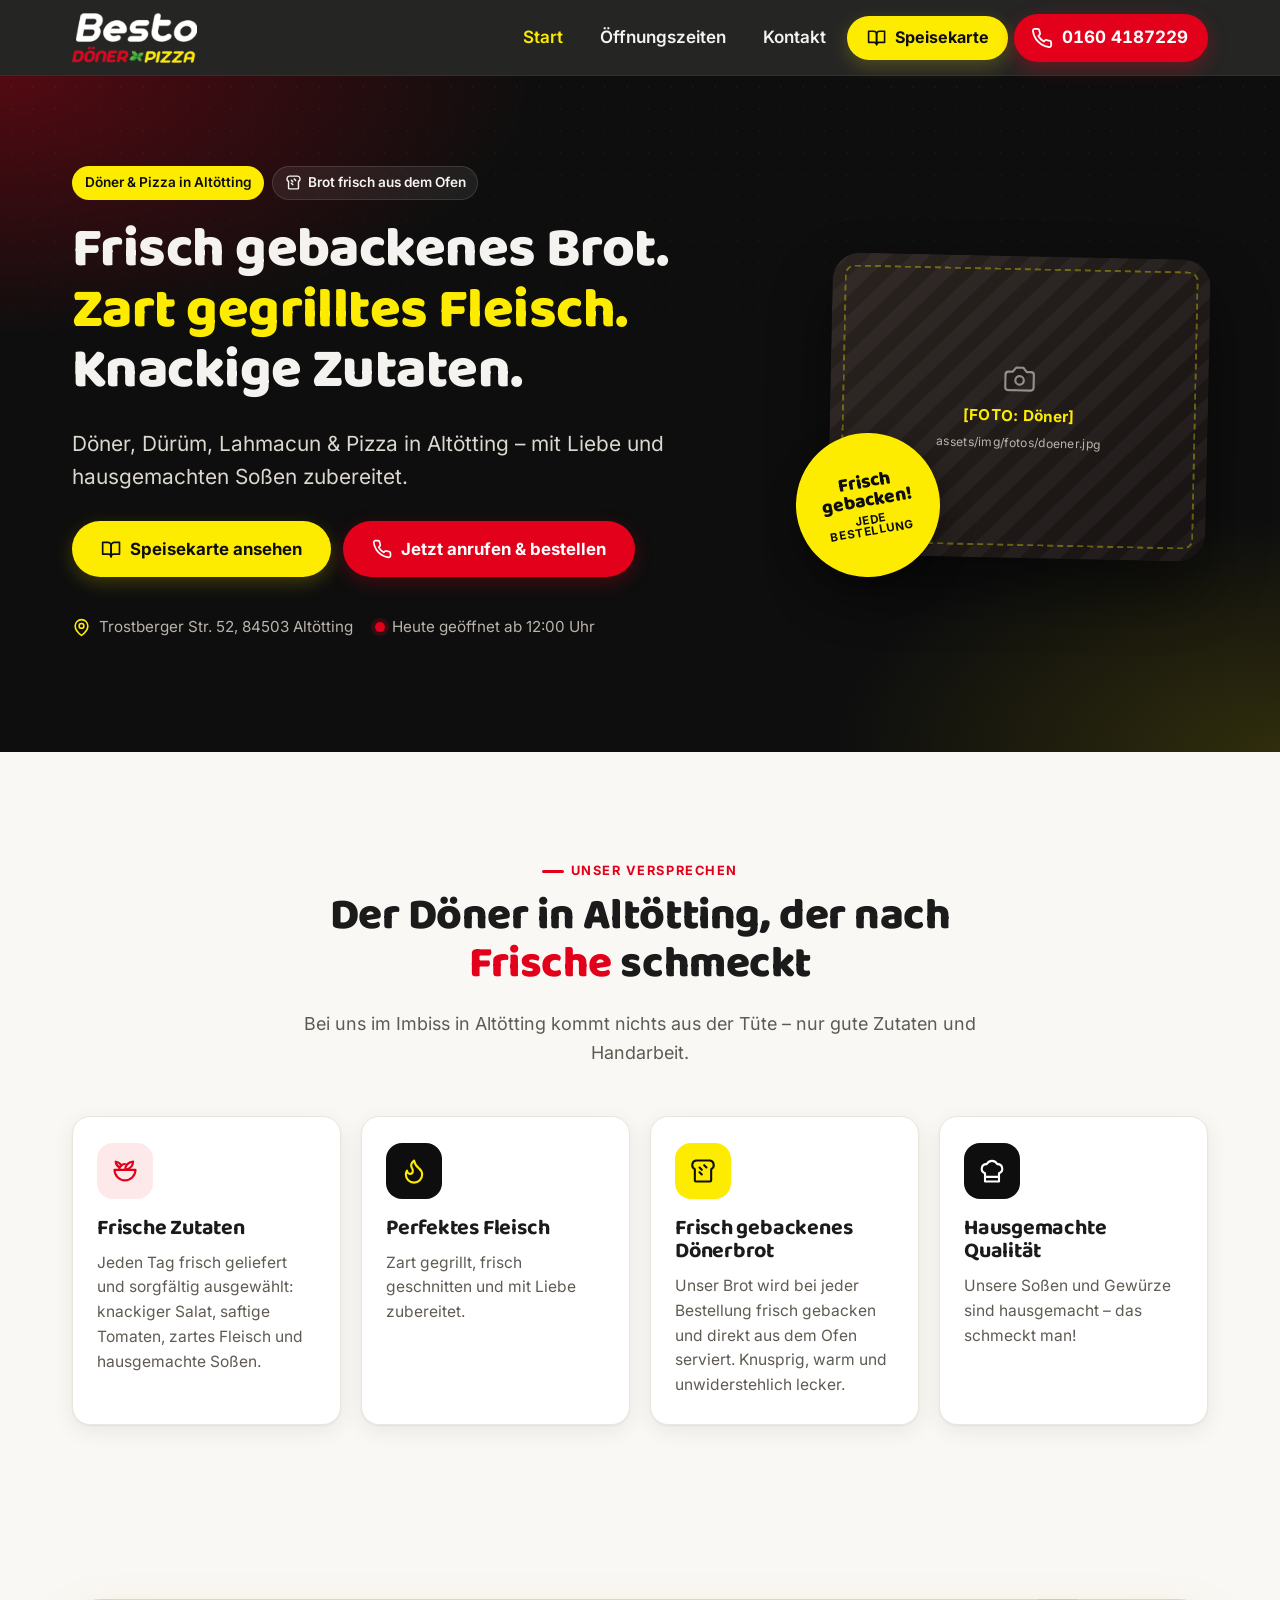
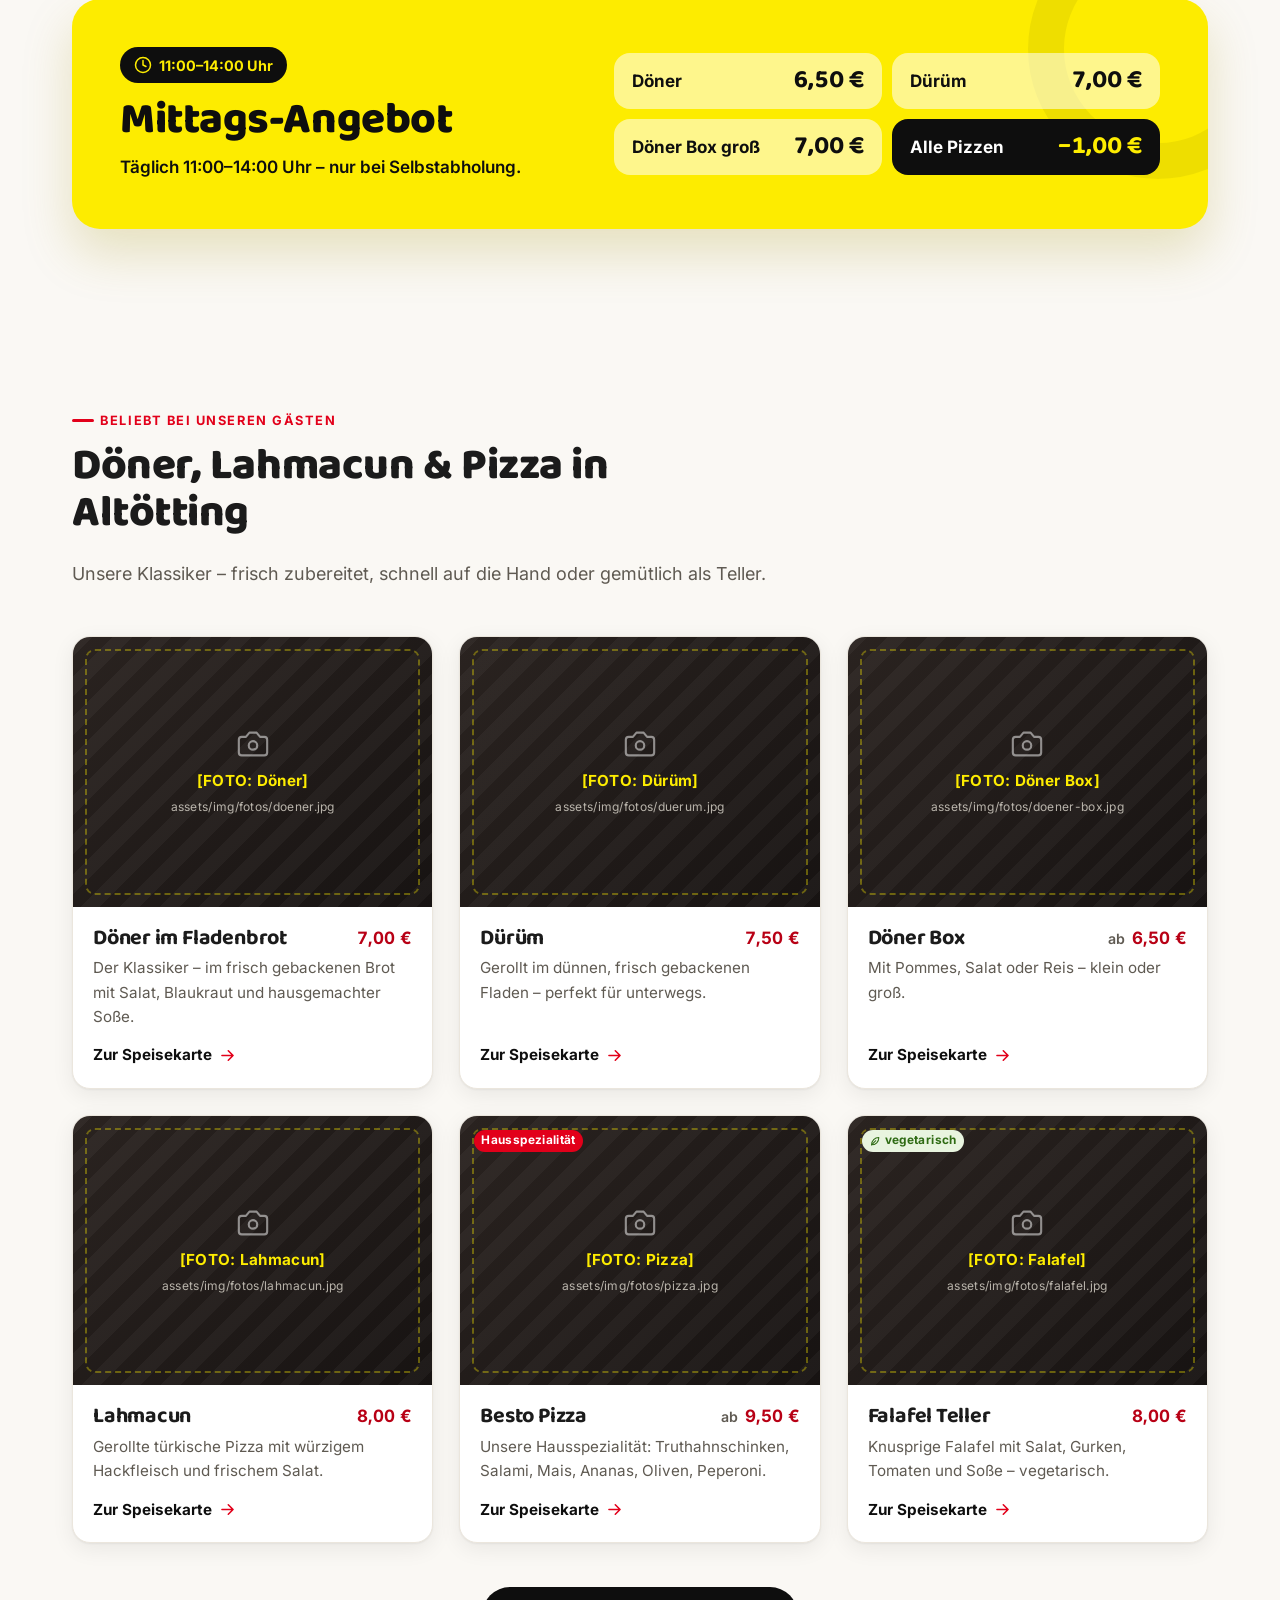
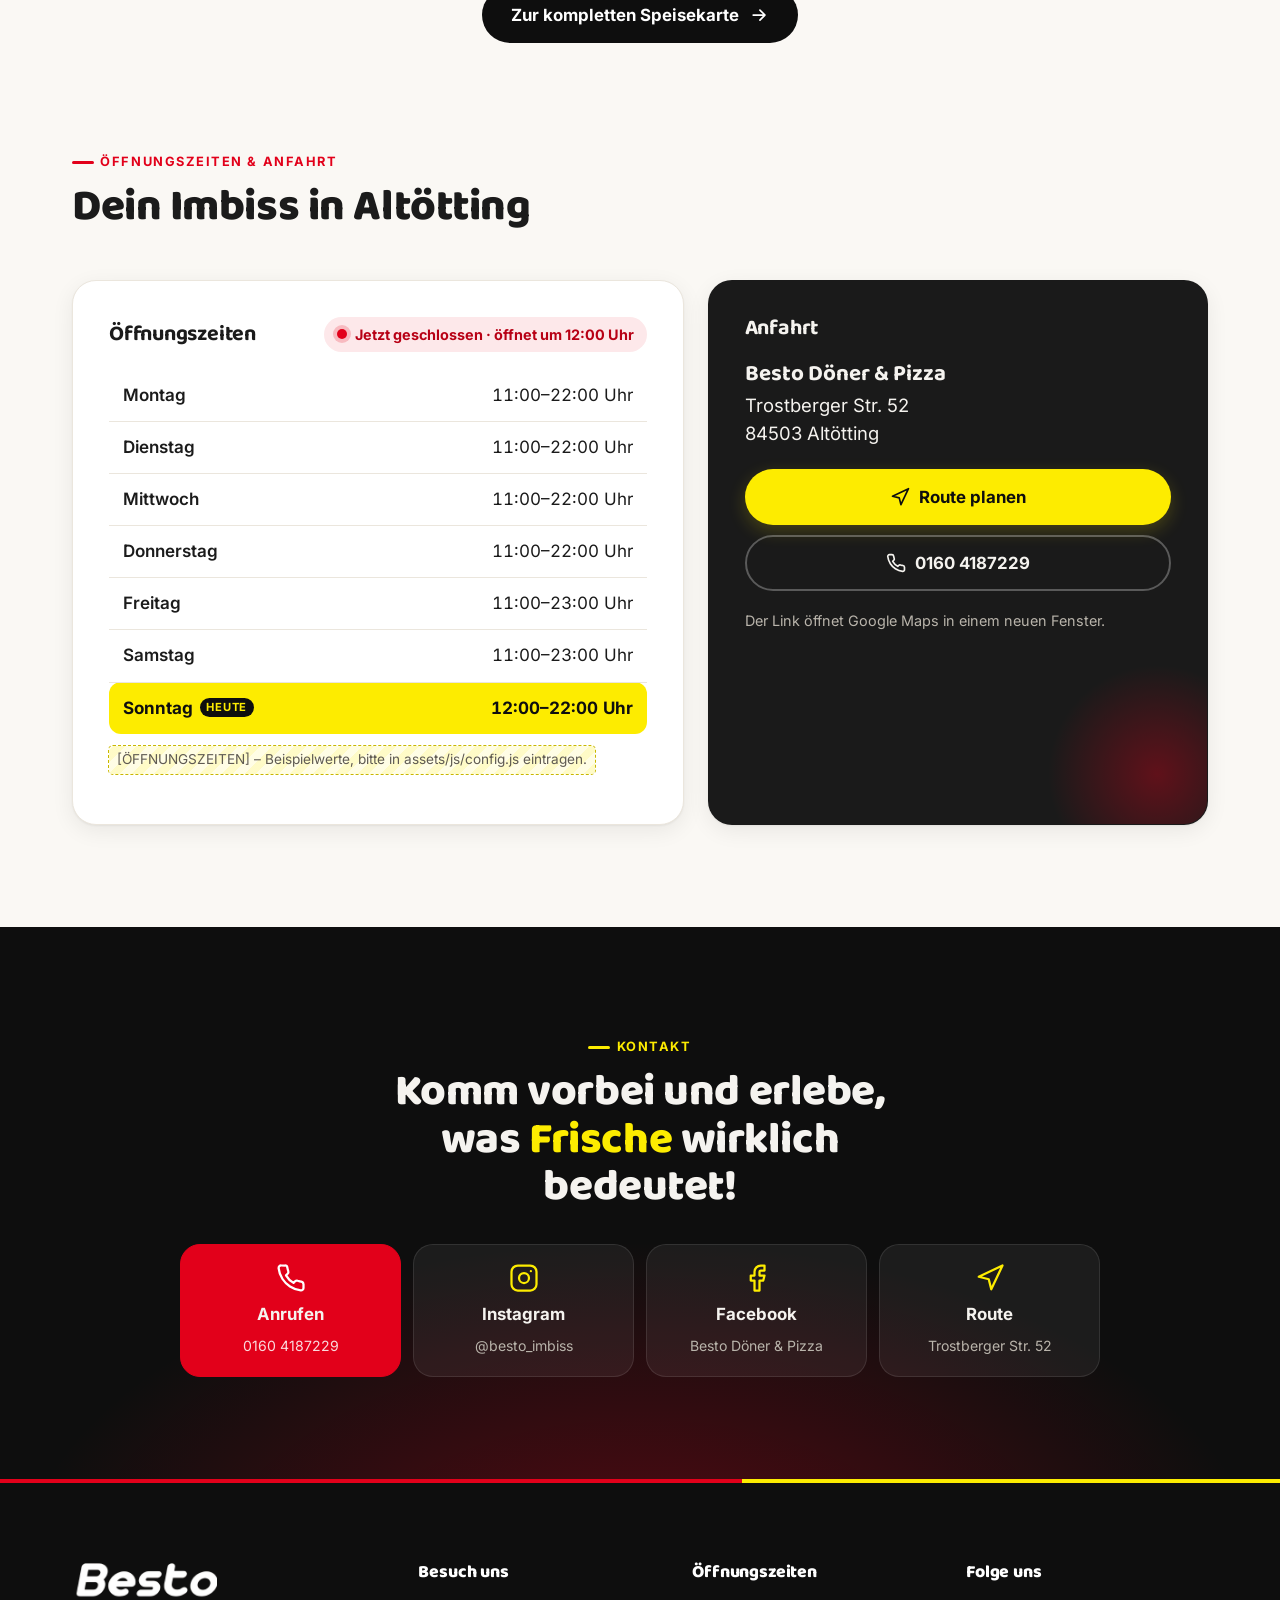
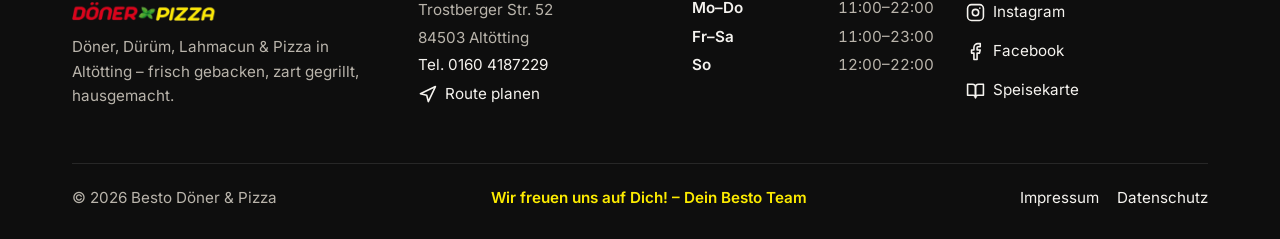
==== index.html @ 64f03569 "Website für Besto Döner & Pizza Altötting Startseite, Speisekarte (Daten in assets/js/speisekarte.js" ====
<!doctype html>
<html lang="de">
<head>
<meta charset="utf-8">
<meta name="viewport" content="width=device-width, initial-scale=1, viewport-fit=cover">
<meta name="theme-color" content="#0e0e0e">
<meta name="format-detection" content="telephone=no">
<link rel="icon" href="favicon.ico" sizes="any">
<link rel="icon" href="assets/img/favicon.png" type="image/png">
<link rel="apple-touch-icon" href="assets/img/apple-touch-icon.png">
<link rel="preload" href="assets/fonts/baloo-2-latin-800-normal.woff2" as="font" type="font/woff2" crossorigin>
<link rel="preload" href="assets/fonts/inter-latin-400-normal.woff2" as="font" type="font/woff2" crossorigin>
<link rel="stylesheet" href="assets/css/style.css">
<meta property="og:type" content="restaurant">
<meta property="og:locale" content="de_DE">
<meta property="og:site_name" content="Besto Döner &amp; Pizza">
<meta property="og:image" content="https://[DOMAIN]/assets/img/og-image.jpg">
<meta property="og:image:width" content="1200">
<meta property="og:image:height" content="630">
<meta name="twitter:card" content="summary_large_image">
<title>Besto Döner & Pizza Altötting – Döner, Dürüm, Lahmacun & Pizza</title>
<meta name="description" content="Dein Imbiss in Altötting: Döner mit frisch gebackenem Brot, Dürüm, Lahmacun, Falafel und Pizza. Hausgemachte Soßen, Mittagsangebot 11–14 Uhr. Trostberger Str. 52 · Tel. 0160 4187229.">
<link rel="canonical" href="https://[DOMAIN]/">
<meta property="og:title" content="Besto Döner & Pizza – Döner & Pizza in Altötting">
<meta property="og:description" content="Frisch gebackenes Brot. Zart gegrilltes Fleisch. Knackige Zutaten. Döner, Dürüm, Lahmacun & Pizza in Altötting.">
<meta property="og:url" content="https://[DOMAIN]/">
<script type="application/ld+json">{
  "@context": "https://schema.org",
  "@type": "Restaurant",
  "@id": "https://[DOMAIN]/#restaurant",
  "name": "Besto Döner & Pizza",
  "image": "https://[DOMAIN]/assets/img/og-image.jpg",
  "logo": "https://[DOMAIN]/assets/img/logo.png",
  "url": "https://[DOMAIN]/",
  "telephone": "+491604187229",
  "servesCuisine": [
    "Türkisch",
    "Döner",
    "Pizza",
    "Pasta"
  ],
  "priceRange": "€",
  "address": {
    "@type": "PostalAddress",
    "streetAddress": "Trostberger Str. 52",
    "postalCode": "84503",
    "addressLocality": "Altötting",
    "addressCountry": "DE"
  },
  "hasMap": "https://www.google.com/maps/search/?api=1&query=Trostberger+Str.+52+84503+Alt%C3%B6tting",
  "acceptsReservations": false,
  "menu": "https://[DOMAIN]/speisekarte.html",
  "sameAs": [
    "https://www.instagram.com/besto_imbiss/"
  ]
}</script>
</head>
<body class="has-bottom-bar">
<a class="skip-link" href="#inhalt">Zum Inhalt springen</a>
<header class="site-header">
  <div class="container">
    <a class="brand" href="index.html" aria-label="Besto Döner &amp; Pizza – zur Startseite">
      <img src="assets/img/logo-besto.png" alt="Besto Döner & Pizza" width="640" height="256">
    </a>
    <nav class="header-nav" aria-label="Hauptnavigation">
      <a class="header-nav__link" href="index.html" aria-current="page">Start</a>
      <a class="header-nav__link" href="index.html#oeffnungszeiten">Öffnungszeiten</a>
      <a class="header-nav__link" href="index.html#kontakt">Kontakt</a>
      <a class="btn btn--yellow header-nav__menu" href="speisekarte.html"><svg class="icon" viewBox="0 0 24 24" aria-hidden="true" focusable="false"><path d="M2 4h6a4 4 0 0 1 4 4v13a3 3 0 0 0-3-3H2Z"/><path d="M22 4h-6a4 4 0 0 0-4 4v13a3 3 0 0 1 3-3h7Z"/></svg>Speisekarte</a>
      <a class="btn-phone" href="tel:+491604187229" aria-label="Anrufen: 0160 4187229"><svg class="icon" viewBox="0 0 24 24" aria-hidden="true" focusable="false"><path d="M22 16.9v3a2 2 0 0 1-2.2 2 19.8 19.8 0 0 1-8.6-3.1 19.5 19.5 0 0 1-6-6A19.8 19.8 0 0 1 2.1 4.2 2 2 0 0 1 4.1 2h3a2 2 0 0 1 2 1.7c.1 1 .4 1.9.7 2.8a2 2 0 0 1-.5 2.1L8 9.9a16 16 0 0 0 6 6l1.3-1.3a2 2 0 0 1 2.1-.4c.9.3 1.8.6 2.8.7a2 2 0 0 1 1.7 2Z"/></svg><span>0160 4187229</span></a>
    </nav>
  </div>
</header>

<main id="inhalt">

  <!-- ========== HERO ========== -->
  <section class="hero" aria-labelledby="hero-title">
    <div class="container">
      <div>
        <div class="hero__kicker">
          <span class="pill pill--yellow">Döner &amp; Pizza in Altötting</span>
          <span class="pill"><svg class="icon" viewBox="0 0 24 24" aria-hidden="true" focusable="false"><path d="M5 20V10.5A4 4 0 0 1 6 3h12a4 4 0 0 1 1 7.5V20a1 1 0 0 1-1 1H6a1 1 0 0 1-1-1Z"/><path d="m9 9 2 2m2-4 2 2m-6 4 2 2"/></svg>Brot frisch aus dem Ofen</span>
        </div>
        <h1 id="hero-title">
          <span class="line">Frisch gebackenes Brot.</span>
          <span class="line hl-yellow">Zart gegrilltes Fleisch.</span>
          <span class="line">Knackige Zutaten.</span>
        </h1>
        <p class="hero__lead">Döner, Dürüm, Lahmacun &amp; Pizza in Altötting – mit Liebe und hausgemachten Soßen zubereitet.</p>
        <div class="hero__cta">
          <a class="btn btn--yellow btn--lg" href="speisekarte.html"><svg class="icon" viewBox="0 0 24 24" aria-hidden="true" focusable="false"><path d="M2 4h6a4 4 0 0 1 4 4v13a3 3 0 0 0-3-3H2Z"/><path d="M22 4h-6a4 4 0 0 0-4 4v13a3 3 0 0 1 3-3h7Z"/></svg>Speisekarte ansehen</a>
          <a class="btn btn--lg" href="tel:+491604187229"><svg class="icon" viewBox="0 0 24 24" aria-hidden="true" focusable="false"><path d="M22 16.9v3a2 2 0 0 1-2.2 2 19.8 19.8 0 0 1-8.6-3.1 19.5 19.5 0 0 1-6-6A19.8 19.8 0 0 1 2.1 4.2 2 2 0 0 1 4.1 2h3a2 2 0 0 1 2 1.7c.1 1 .4 1.9.7 2.8a2 2 0 0 1-.5 2.1L8 9.9a16 16 0 0 0 6 6l1.3-1.3a2 2 0 0 1 2.1-.4c.9.3 1.8.6 2.8.7a2 2 0 0 1 1.7 2Z"/></svg>Jetzt anrufen &amp; bestellen</a>
        </div>
        <ul class="hero__info">
          <li><a href="https://www.google.com/maps/search/?api=1&amp;query=Trostberger+Str.+52+84503+Alt%C3%B6tting" target="_blank" rel="noopener"><svg class="icon" viewBox="0 0 24 24" aria-hidden="true" focusable="false"><path d="M20 10c0 6-8 12-8 12S4 16 4 10a8 8 0 0 1 16 0Z"/><circle cx="12" cy="10" r="3"/></svg>Trostberger Str. 52, 84503 Altötting</a></li>
          <li data-today><span class="status-dot" aria-hidden="true"></span><span data-today-text>Öffnungszeiten siehe unten</span></li>
        </ul>
      </div>
      <div class="hero__visual">
        <figure class="ph" data-foto="doener.jpg" data-alt="Döner im frisch gebackenen Fladenbrot bei Besto in Altötting">
          <figcaption class="ph__label"><svg class="icon" viewBox="0 0 24 24" aria-hidden="true" focusable="false"><path d="M14.5 4h-5L7 7H4a2 2 0 0 0-2 2v9a2 2 0 0 0 2 2h16a2 2 0 0 0 2-2V9a2 2 0 0 0-2-2h-3Z"/><circle cx="12" cy="13" r="3"/></svg>[FOTO: Döner]<small>assets/img/fotos/doener.jpg</small></figcaption>
        </figure>
        <div class="sticker" aria-hidden="true"><div>Frisch<br>gebacken!<small>jede Bestellung</small></div></div>
      </div>
    </div>
  </section>

  <!-- ========== QUALITÄT ========== -->
  <section class="section" aria-labelledby="quali-title">
    <div class="container">
      <div class="section-head section-head--center reveal">
        <span class="eyebrow">Unser Versprechen</span>
        <h2 id="quali-title">Der Döner in Altötting, der nach <span class="hl-red">Frische</span> schmeckt</h2>
        <p>Bei uns im Imbiss in Altötting kommt nichts aus der Tüte – nur gute Zutaten und Handarbeit.</p>
      </div>
      <div class="features">
        <article class="feature reveal">
          <div class="feature__icon"><svg class="icon" viewBox="0 0 24 24" aria-hidden="true" focusable="false"><path d="M3 11h18a9 9 0 0 1-18 0Z"/><path d="M7 11c0-2.8 2.2-5 5-5"/><path d="M12 11c.3-3.7 3-6.5 7-7-.3 3.4-2.4 5.9-5.6 6.8"/><path d="M9 7.5C8 5.5 6.2 4.3 4 4c.2 2.3 1.4 4 3.4 5"/></svg></div>
          <h3>Frische Zutaten</h3>
          <p>Jeden Tag frisch geliefert und sorgfältig ausgewählt: knackiger Salat, saftige Tomaten, zartes Fleisch und hausgemachte Soßen.</p>
        </article>
        <article class="feature reveal" style="--d:.08s">
          <div class="feature__icon"><svg class="icon" viewBox="0 0 24 24" aria-hidden="true" focusable="false"><path d="M8.5 14.5A2.5 2.5 0 0 0 11 12c0-1.4-.5-2-1-3-1.1-2.1-.2-4 2-6 .5 2.5 2 4.9 4 6.5 2 1.6 3 3.5 3 5.5a7 7 0 1 1-14 0c0-1.2.4-2.3 1-3.3.3 1.6 1.4 2.8 2.5 2.8Z"/></svg></div>
          <h3>Perfektes Fleisch</h3>
          <p>Zart gegrillt, frisch geschnitten und mit Liebe zubereitet.</p>
        </article>
        <article class="feature reveal" style="--d:.16s">
          <div class="feature__icon"><svg class="icon" viewBox="0 0 24 24" aria-hidden="true" focusable="false"><path d="M5 20V10.5A4 4 0 0 1 6 3h12a4 4 0 0 1 1 7.5V20a1 1 0 0 1-1 1H6a1 1 0 0 1-1-1Z"/><path d="m9 9 2 2m2-4 2 2m-6 4 2 2"/></svg></div>
          <h3>Frisch gebackenes Dönerbrot</h3>
          <p>Unser Brot wird bei jeder Bestellung frisch gebacken und direkt aus dem Ofen serviert. Knusprig, warm und unwiderstehlich lecker.</p>
        </article>
        <article class="feature reveal" style="--d:.24s">
          <div class="feature__icon"><svg class="icon" viewBox="0 0 24 24" aria-hidden="true" focusable="false"><path d="M6 13.9A4 4 0 0 1 7.5 6.1a5 5 0 0 1 9 0A4 4 0 0 1 18 13.9V21H6Z"/><path d="M6 17h12"/></svg></div>
          <h3>Hausgemachte Qualität</h3>
          <p>Unsere Soßen und Gewürze sind hausgemacht – das schmeckt man!</p>
        </article>
      </div>
    </div>
  </section>

  <!-- ========== MITTAGSANGEBOT ========== -->
  <section class="section--tight" id="angebot" aria-labelledby="angebot-title">
    <div class="container">
      <div class="offer reveal">
        <div>
          <span class="offer__time"><svg class="icon" viewBox="0 0 24 24" aria-hidden="true" focusable="false"><circle cx="12" cy="12" r="10"/><path d="M12 6v6l4 2"/></svg>11:00–14:00 Uhr</span>
          <h2 id="angebot-title">Mittags-Angebot</h2>
          <p>Täglich 11:00–14:00 Uhr – nur bei Selbstabholung.</p>
        </div>
        <ul class="offer__list"><li><span>Döner</span><strong>6,50 €</strong></li><li><span>Dürüm</span><strong>7,00 €</strong></li><li><span>Döner Box groß</span><strong>7,00 €</strong></li><li class="offer__all"><span>Alle Pizzen</span><strong>−1,00 €</strong></li></ul>
      </div>
    </div>
  </section>

  <!-- ========== BELIEBTE GERICHTE ========== -->
  <section class="section" aria-labelledby="hl-title">
    <div class="container">
      <div class="section-head reveal">
        <span class="eyebrow">Beliebt bei unseren Gästen</span>
        <h2 id="hl-title">Döner, Lahmacun &amp; Pizza in Altötting</h2>
        <p>Unsere Klassiker – frisch zubereitet, schnell auf die Hand oder gemütlich als Teller.</p>
      </div>
      <div class="dishes-hl">
        <a class="hl-card reveal" style="--d:0s" href="speisekarte.html#g-1">
          <div class="hl-card__media">
            <figure class="ph" data-foto="doener.jpg" data-alt="Döner im Fladenbrot bei Besto Döner &amp; Pizza in Altötting">
              <figcaption class="ph__label"><svg class="icon" viewBox="0 0 24 24" aria-hidden="true" focusable="false"><path d="M14.5 4h-5L7 7H4a2 2 0 0 0-2 2v9a2 2 0 0 0 2 2h16a2 2 0 0 0 2-2V9a2 2 0 0 0-2-2h-3Z"/><circle cx="12" cy="13" r="3"/></svg>[FOTO: Döner]<small>assets/img/fotos/doener.jpg</small></figcaption>
            </figure>
          </div>
          <div class="hl-card__body">
            <div class="hl-card__top"><h3>Döner im Fladenbrot</h3><span class="price-tag">7,00 €</span></div>
            <p>Der Klassiker – im frisch gebackenen Brot mit Salat, Blaukraut und hausgemachter Soße.</p>
            <span class="hl-card__more">Zur Speisekarte <svg class="icon" viewBox="0 0 24 24" aria-hidden="true" focusable="false"><path d="M5 12h14M13 6l6 6-6 6"/></svg></span>
          </div>
        </a>
        <a class="hl-card reveal" style="--d:0.08s" href="speisekarte.html#g-8">
          <div class="hl-card__media">
            <figure class="ph" data-foto="duerum.jpg" data-alt="Dürüm bei Besto Döner &amp; Pizza in Altötting">
              <figcaption class="ph__label"><svg class="icon" viewBox="0 0 24 24" aria-hidden="true" focusable="false"><path d="M14.5 4h-5L7 7H4a2 2 0 0 0-2 2v9a2 2 0 0 0 2 2h16a2 2 0 0 0 2-2V9a2 2 0 0 0-2-2h-3Z"/><circle cx="12" cy="13" r="3"/></svg>[FOTO: Dürüm]<small>assets/img/fotos/duerum.jpg</small></figcaption>
            </figure>
          </div>
          <div class="hl-card__body">
            <div class="hl-card__top"><h3>Dürüm</h3><span class="price-tag">7,50 €</span></div>
            <p>Gerollt im dünnen, frisch gebackenen Fladen – perfekt für unterwegs.</p>
            <span class="hl-card__more">Zur Speisekarte <svg class="icon" viewBox="0 0 24 24" aria-hidden="true" focusable="false"><path d="M5 12h14M13 6l6 6-6 6"/></svg></span>
          </div>
        </a>
        <a class="hl-card reveal" style="--d:0.16s" href="speisekarte.html#g-6">
          <div class="hl-card__media">
            <figure class="ph" data-foto="doener-box.jpg" data-alt="Döner Box bei Besto Döner &amp; Pizza in Altötting">
              <figcaption class="ph__label"><svg class="icon" viewBox="0 0 24 24" aria-hidden="true" focusable="false"><path d="M14.5 4h-5L7 7H4a2 2 0 0 0-2 2v9a2 2 0 0 0 2 2h16a2 2 0 0 0 2-2V9a2 2 0 0 0-2-2h-3Z"/><circle cx="12" cy="13" r="3"/></svg>[FOTO: Döner Box]<small>assets/img/fotos/doener-box.jpg</small></figcaption>
            </figure>
          </div>
          <div class="hl-card__body">
            <div class="hl-card__top"><h3>Döner Box</h3><span class="price-tag"><small>ab</small> 6,50 €</span></div>
            <p>Mit Pommes, Salat oder Reis – klein oder groß.</p>
            <span class="hl-card__more">Zur Speisekarte <svg class="icon" viewBox="0 0 24 24" aria-hidden="true" focusable="false"><path d="M5 12h14M13 6l6 6-6 6"/></svg></span>
          </div>
        </a>
        <a class="hl-card reveal" style="--d:0s" href="speisekarte.html#g-16">
          <div class="hl-card__media">
            <figure class="ph" data-foto="lahmacun.jpg" data-alt="Lahmacun bei Besto Döner &amp; Pizza in Altötting">
              <figcaption class="ph__label"><svg class="icon" viewBox="0 0 24 24" aria-hidden="true" focusable="false"><path d="M14.5 4h-5L7 7H4a2 2 0 0 0-2 2v9a2 2 0 0 0 2 2h16a2 2 0 0 0 2-2V9a2 2 0 0 0-2-2h-3Z"/><circle cx="12" cy="13" r="3"/></svg>[FOTO: Lahmacun]<small>assets/img/fotos/lahmacun.jpg</small></figcaption>
            </figure>
          </div>
          <div class="hl-card__body">
            <div class="hl-card__top"><h3>Lahmacun</h3><span class="price-tag">8,00 €</span></div>
            <p>Gerollte türkische Pizza mit würzigem Hackfleisch und frischem Salat.</p>
            <span class="hl-card__more">Zur Speisekarte <svg class="icon" viewBox="0 0 24 24" aria-hidden="true" focusable="false"><path d="M5 12h14M13 6l6 6-6 6"/></svg></span>
          </div>
        </a>
        <a class="hl-card reveal" style="--d:0.08s" href="speisekarte.html#g-46">
          <div class="hl-card__media"><span class="badge badge--haus hl-card__tag">Hausspezialität</span>
            <figure class="ph" data-foto="pizza.jpg" data-alt="Besto Pizza bei Besto Döner &amp; Pizza in Altötting">
              <figcaption class="ph__label"><svg class="icon" viewBox="0 0 24 24" aria-hidden="true" focusable="false"><path d="M14.5 4h-5L7 7H4a2 2 0 0 0-2 2v9a2 2 0 0 0 2 2h16a2 2 0 0 0 2-2V9a2 2 0 0 0-2-2h-3Z"/><circle cx="12" cy="13" r="3"/></svg>[FOTO: Pizza]<small>assets/img/fotos/pizza.jpg</small></figcaption>
            </figure>
          </div>
          <div class="hl-card__body">
            <div class="hl-card__top"><h3>Besto Pizza</h3><span class="price-tag"><small>ab</small> 9,50 €</span></div>
            <p>Unsere Hausspezialität: Truthahnschinken, Salami, Mais, Ananas, Oliven, Peperoni.</p>
            <span class="hl-card__more">Zur Speisekarte <svg class="icon" viewBox="0 0 24 24" aria-hidden="true" focusable="false"><path d="M5 12h14M13 6l6 6-6 6"/></svg></span>
          </div>
        </a>
        <a class="hl-card reveal" style="--d:0.16s" href="speisekarte.html#g-15">
          <div class="hl-card__media"><span class="badge badge--veg hl-card__tag"><svg  viewBox="0 0 24 24" aria-hidden="true" focusable="false"><path d="M5 19c8 0 14-6 14-14-8 0-14 6-14 14Z"/><path d="M5 19 13 11"/></svg>vegetarisch</span>
            <figure class="ph" data-foto="falafel.jpg" data-alt="Falafel Teller bei Besto Döner &amp; Pizza in Altötting">
              <figcaption class="ph__label"><svg class="icon" viewBox="0 0 24 24" aria-hidden="true" focusable="false"><path d="M14.5 4h-5L7 7H4a2 2 0 0 0-2 2v9a2 2 0 0 0 2 2h16a2 2 0 0 0 2-2V9a2 2 0 0 0-2-2h-3Z"/><circle cx="12" cy="13" r="3"/></svg>[FOTO: Falafel]<small>assets/img/fotos/falafel.jpg</small></figcaption>
            </figure>
          </div>
          <div class="hl-card__body">
            <div class="hl-card__top"><h3>Falafel Teller</h3><span class="price-tag">8,00 €</span></div>
            <p>Knusprige Falafel mit Salat, Gurken, Tomaten und Soße – vegetarisch.</p>
            <span class="hl-card__more">Zur Speisekarte <svg class="icon" viewBox="0 0 24 24" aria-hidden="true" focusable="false"><path d="M5 12h14M13 6l6 6-6 6"/></svg></span>
          </div>
        </a>
      </div>
      <div class="center-cta reveal">
        <a class="btn btn--dark btn--lg" href="speisekarte.html">Zur kompletten Speisekarte <svg class="icon" viewBox="0 0 24 24" aria-hidden="true" focusable="false"><path d="M5 12h14M13 6l6 6-6 6"/></svg></a>
      </div>
    </div>
  </section>

  <!-- ========== LIEFERSERVICE (vorbereitet – in config.js aktivieren) ========== -->
  <section class="section--tight" data-delivery hidden aria-labelledby="liefer-title">
    <div class="container">
      <div class="section-head">
        <span class="eyebrow">Lieferservice</span>
        <h2 id="liefer-title">Wir liefern in Altötting &amp; Umgebung</h2>
      </div>
      <dl class="delivery">
        <div><dt>Liefergebiet</dt><dd><span class="placeholder">[LIEFERGEBIET]</span></dd></div>
        <div><dt>Mindestbestellwert</dt><dd><span class="placeholder">[MINDESTBESTELLWERT]</span></dd></div>
        <div><dt>Liefergebühr</dt><dd><span class="placeholder">[LIEFERGEBÜHR]</span></dd></div>
        <div><dt>Lieferzeiten</dt><dd><span class="placeholder">[LIEFERZEITEN]</span></dd></div>
      </dl>
    </div>
  </section>

  <!-- ========== ÖFFNUNGSZEITEN & ANFAHRT ========== -->
  <section class="section pt-0" id="oeffnungszeiten" aria-labelledby="zeiten-title">
    <div class="container">
      <div class="section-head reveal">
        <span class="eyebrow">Öffnungszeiten &amp; Anfahrt</span>
        <h2 id="zeiten-title">Dein Imbiss in Altötting</h2>
      </div>
      <div class="visit">
        <div class="panel reveal">
          <div class="panel__head">
            <h3>Öffnungszeiten</h3>
            <span class="status-pill" data-open-status><span class="status-dot" aria-hidden="true"></span><span data-open-text>Öffnungszeiten</span></span>
          </div>
          <table class="hours"><caption class="sr-only">Öffnungszeiten</caption><tbody><tr data-day="0"><th scope="row">Montag</th><td>11:00–22:00 Uhr</td></tr><tr data-day="1"><th scope="row">Dienstag</th><td>11:00–22:00 Uhr</td></tr><tr data-day="2"><th scope="row">Mittwoch</th><td>11:00–22:00 Uhr</td></tr><tr data-day="3"><th scope="row">Donnerstag</th><td>11:00–22:00 Uhr</td></tr><tr data-day="4"><th scope="row">Freitag</th><td>11:00–23:00 Uhr</td></tr><tr data-day="5"><th scope="row">Samstag</th><td>11:00–23:00 Uhr</td></tr><tr data-day="6"><th scope="row">Sonntag</th><td>12:00–22:00 Uhr</td></tr></tbody></table><p class="placeholder-note">[ÖFFNUNGSZEITEN] – Beispielwerte, bitte in assets/js/config.js eintragen.</p>
        </div>
        <div class="panel panel--dark reveal" style="--d:.1s">
          <div class="panel__head"><h3>Anfahrt</h3></div>
          <address class="address">
            <strong>Besto Döner &amp; Pizza</strong>
            Trostberger Str. 52<br>84503 Altötting
          </address>
          <div class="visit__actions">
            <a class="btn btn--yellow btn--lg btn--block" href="https://www.google.com/maps/search/?api=1&amp;query=Trostberger+Str.+52+84503+Alt%C3%B6tting" target="_blank" rel="noopener"><svg class="icon" viewBox="0 0 24 24" aria-hidden="true" focusable="false"><path d="M3 11 22 2l-9 19-2-8Z"/></svg>Route planen</a>
            <a class="btn btn--ghost btn--lg btn--block" href="tel:+491604187229"><svg class="icon" viewBox="0 0 24 24" aria-hidden="true" focusable="false"><path d="M22 16.9v3a2 2 0 0 1-2.2 2 19.8 19.8 0 0 1-8.6-3.1 19.5 19.5 0 0 1-6-6A19.8 19.8 0 0 1 2.1 4.2 2 2 0 0 1 4.1 2h3a2 2 0 0 1 2 1.7c.1 1 .4 1.9.7 2.8a2 2 0 0 1-.5 2.1L8 9.9a16 16 0 0 0 6 6l1.3-1.3a2 2 0 0 1 2.1-.4c.9.3 1.8.6 2.8.7a2 2 0 0 1 1.7 2Z"/></svg>0160 4187229</a>
          </div>
          <p class="visit__note">Der Link öffnet Google Maps in einem neuen Fenster.</p>
        </div>
      </div>
    </div>
  </section>

  <!-- ========== KONTAKT ========== -->
  <section class="section contact dark" id="kontakt" aria-labelledby="kontakt-title">
    <div class="container">
      <span class="eyebrow">Kontakt</span>
      <h2 id="kontakt-title">Komm vorbei und erlebe, was <span class="hl-yellow">Frische</span> wirklich bedeutet!</h2>
      <div class="contact__grid">
        <a class="contact-btn contact-btn--primary reveal" href="tel:+491604187229"><svg class="icon" viewBox="0 0 24 24" aria-hidden="true" focusable="false"><path d="M22 16.9v3a2 2 0 0 1-2.2 2 19.8 19.8 0 0 1-8.6-3.1 19.5 19.5 0 0 1-6-6A19.8 19.8 0 0 1 2.1 4.2 2 2 0 0 1 4.1 2h3a2 2 0 0 1 2 1.7c.1 1 .4 1.9.7 2.8a2 2 0 0 1-.5 2.1L8 9.9a16 16 0 0 0 6 6l1.3-1.3a2 2 0 0 1 2.1-.4c.9.3 1.8.6 2.8.7a2 2 0 0 1 1.7 2Z"/></svg><strong>Anrufen</strong><span>0160 4187229</span></a>
        <a class="contact-btn reveal" style="--d:.06s" href="https://www.instagram.com/besto_imbiss/" target="_blank" rel="noopener"><svg class="icon" viewBox="0 0 24 24" aria-hidden="true" focusable="false"><rect x="2" y="2" width="20" height="20" rx="5"/><circle cx="12" cy="12" r="4"/><path d="M17.5 6.5h.01"/></svg><strong>Instagram</strong><span>@besto_imbiss</span></a>
        <a class="contact-btn reveal" style="--d:.12s" href="https://www.facebook.com/search/top?q=Besto%20D%C3%B6ner%20%26%20Pizza%20Alt%C3%B6tting" target="_blank" rel="noopener"><svg class="icon" viewBox="0 0 24 24" aria-hidden="true" focusable="false"><path d="M18 2h-3a5 5 0 0 0-5 5v3H7v4h3v8h4v-8h3l1-4h-4V7a1 1 0 0 1 1-1h3Z"/></svg><strong>Facebook</strong><span>Besto Döner &amp; Pizza</span></a>
        <a class="contact-btn reveal" style="--d:.18s" href="https://www.google.com/maps/search/?api=1&amp;query=Trostberger+Str.+52+84503+Alt%C3%B6tting" target="_blank" rel="noopener"><svg class="icon" viewBox="0 0 24 24" aria-hidden="true" focusable="false"><path d="M3 11 22 2l-9 19-2-8Z"/></svg><strong>Route</strong><span>Trostberger Str. 52</span></a>
      </div>
    </div>
  </section>

</main>

<footer class="site-footer">
  <div class="container">
    <div class="footer-grid">
      <div>
        <img src="assets/img/logo-besto.png" alt="Besto Döner & Pizza" width="640" height="256" loading="lazy">
        <p>Döner, Dürüm, Lahmacun &amp; Pizza in Altötting – frisch gebacken, zart gegrillt, hausgemacht.</p>
      </div>
      <div>
        <h2>Besuch uns</h2>
        <address>
          Trostberger Str. 52<br>84503 Altötting<br>
          <a href="tel:+491604187229">Tel. 0160 4187229</a>
        </address>
        <ul class="footer-list">
          <li><a href="https://www.google.com/maps/search/?api=1&amp;query=Trostberger+Str.+52+84503+Alt%C3%B6tting" target="_blank" rel="noopener"><svg class="icon" viewBox="0 0 24 24" aria-hidden="true" focusable="false"><path d="M3 11 22 2l-9 19-2-8Z"/></svg>Route planen</a></li>
        </ul>
      </div>
      <div>
        <h2>Öffnungszeiten</h2>
        <ul class="footer-hours"><li><span>Mo–Do</span><span>11:00–22:00</span></li><li><span>Fr–Sa</span><span>11:00–23:00</span></li><li><span>So</span><span>12:00–22:00</span></li></ul>
      </div>
      <div>
        <h2>Folge uns</h2>
        <ul class="footer-list">
          <li><a href="https://www.instagram.com/besto_imbiss/" target="_blank" rel="noopener"><svg class="icon" viewBox="0 0 24 24" aria-hidden="true" focusable="false"><rect x="2" y="2" width="20" height="20" rx="5"/><circle cx="12" cy="12" r="4"/><path d="M17.5 6.5h.01"/></svg>Instagram</a></li>
          <li><a href="https://www.facebook.com/search/top?q=Besto%20D%C3%B6ner%20%26%20Pizza%20Alt%C3%B6tting" target="_blank" rel="noopener"><svg class="icon" viewBox="0 0 24 24" aria-hidden="true" focusable="false"><path d="M18 2h-3a5 5 0 0 0-5 5v3H7v4h3v8h4v-8h3l1-4h-4V7a1 1 0 0 1 1-1h3Z"/></svg>Facebook</a></li>
          <li><a href="speisekarte.html"><svg class="icon" viewBox="0 0 24 24" aria-hidden="true" focusable="false"><path d="M2 4h6a4 4 0 0 1 4 4v13a3 3 0 0 0-3-3H2Z"/><path d="M22 4h-6a4 4 0 0 0-4 4v13a3 3 0 0 1 3-3h7Z"/></svg>Speisekarte</a></li>
        </ul>
      </div>
    </div>
    <div class="footer-bottom">
      <p>© <span data-year>2026</span> Besto Döner &amp; Pizza</p>
      <p class="footer-love">Wir freuen uns auf Dich! – Dein Besto Team</p>
      <p class="footer-legal"><a href="impressum.html">Impressum</a><a href="datenschutz.html">Datenschutz</a></p>
    </div>
  </div>
</footer>
<nav class="bottom-bar" aria-label="Schnellzugriff">
  <a class="btn" href="tel:+491604187229"><svg class="icon" viewBox="0 0 24 24" aria-hidden="true" focusable="false"><path d="M22 16.9v3a2 2 0 0 1-2.2 2 19.8 19.8 0 0 1-8.6-3.1 19.5 19.5 0 0 1-6-6A19.8 19.8 0 0 1 2.1 4.2 2 2 0 0 1 4.1 2h3a2 2 0 0 1 2 1.7c.1 1 .4 1.9.7 2.8a2 2 0 0 1-.5 2.1L8 9.9a16 16 0 0 0 6 6l1.3-1.3a2 2 0 0 1 2.1-.4c.9.3 1.8.6 2.8.7a2 2 0 0 1 1.7 2Z"/></svg>Anrufen &amp; bestellen</a>
  <a class="btn btn--yellow" href="speisekarte.html"><svg class="icon" viewBox="0 0 24 24" aria-hidden="true" focusable="false"><path d="M2 4h6a4 4 0 0 1 4 4v13a3 3 0 0 0-3-3H2Z"/><path d="M22 4h-6a4 4 0 0 0-4 4v13a3 3 0 0 1 3-3h7Z"/></svg>Speisekarte</a>
</nav>
<script src="assets/js/config.js"></script>
<script src="assets/js/render.js"></script>
<script src="assets/js/main.js"></script>
</body>
</html>
---- assets/css/style.css ----
/* ==========================================================
   Besto Döner & Pizza – Stylesheet
   Mobile first · Breakpoints: 600px (Tablet), 1024px (Desktop)
   ========================================================== */

/* ---------- Schriften (lokal, DSGVO-konform) ---------- */
@font-face { font-family: "Baloo 2"; font-style: normal; font-weight: 600; font-display: swap; src: url("../fonts/baloo-2-latin-600-normal.woff2") format("woff2"); }
@font-face { font-family: "Baloo 2"; font-style: normal; font-weight: 700; font-display: swap; src: url("../fonts/baloo-2-latin-700-normal.woff2") format("woff2"); }
@font-face { font-family: "Baloo 2"; font-style: normal; font-weight: 800; font-display: swap; src: url("../fonts/baloo-2-latin-800-normal.woff2") format("woff2"); }
@font-face { font-family: "Inter"; font-style: normal; font-weight: 400; font-display: swap; src: url("../fonts/inter-latin-400-normal.woff2") format("woff2"); }
@font-face { font-family: "Inter"; font-style: normal; font-weight: 600; font-display: swap; src: url("../fonts/inter-latin-600-normal.woff2") format("woff2"); }
@font-face { font-family: "Inter"; font-style: normal; font-weight: 700; font-display: swap; src: url("../fonts/inter-latin-700-normal.woff2") format("woff2"); }

/* ---------- Design-Tokens (Farben exakt aus logo.png) ---------- */
:root {
  --red: #e2001a;          /* „DÖNER“ */
  --red-dark: #b80015;
  --red-soft: #fde8ea;
  --yellow: #fdec00;       /* „PIZZA“ */
  --yellow-soft: #fff9c4;
  --green: #55a82c;        /* Basilikum – sparsam */
  --green-dark: #2f6b14;
  --green-soft: #e8f4df;

  --ink: #0e0e0e;
  --anthracite: #1a1a1a;
  --anthracite-2: #242424;
  --paper: #faf8f4;
  --card: #ffffff;
  --line: #ebe6dd;
  --text: #1b1b1b;
  --muted: #5f5a52;
  --on-dark: #f5f3ef;
  --on-dark-muted: #b9b4ab;

  --font-head: "Baloo 2", "Arial Rounded MT Bold", system-ui, sans-serif;
  --font-body: "Inter", system-ui, -apple-system, "Segoe UI", Roboto, sans-serif;

  --radius: 18px;
  --radius-sm: 12px;
  --shadow: 0 1px 2px rgba(20, 14, 5, .05), 0 6px 22px rgba(20, 14, 5, .07);
  --shadow-lg: 0 2px 6px rgba(20, 14, 5, .08), 0 18px 40px rgba(20, 14, 5, .12);
  --header-h: 64px;
  --maxw: 1200px;
  --gutter: clamp(16px, 4vw, 32px);
  --ease: cubic-bezier(.2, .7, .2, 1);
}
@media (min-width: 1024px) { :root { --header-h: 76px; } }

/* ---------- Basis ---------- */
*, *::before, *::after { box-sizing: border-box; }
html { -webkit-text-size-adjust: 100%; scroll-behavior: smooth; scroll-padding-top: calc(var(--header-h) + 16px); }
body {
  margin: 0; font-family: var(--font-body); font-size: clamp(1rem, .96rem + .2vw, 1.0625rem); line-height: 1.6;
  color: var(--text); background: var(--paper); overflow-x: hidden;
  -webkit-font-smoothing: antialiased; text-rendering: optimizeLegibility;
}
img, svg { max-width: 100%; display: block; }
h1, h2, h3 { font-family: var(--font-head); line-height: 1.08; margin: 0 0 .5em; letter-spacing: -.01em; }
h1 { font-size: clamp(2.2rem, 1.4rem + 4vw, 4.25rem); font-weight: 800; }
h2 { font-size: clamp(1.75rem, 1.3rem + 2vw, 2.75rem); font-weight: 800; }
h3 { font-size: clamp(1.15rem, 1.05rem + .4vw, 1.35rem); font-weight: 700; }
p { margin: 0 0 1em; }
a { color: inherit; }
button, input { font: inherit; color: inherit; }
.sr-only { position: absolute !important; width: 1px; height: 1px; padding: 0; margin: -1px; overflow: hidden; clip: rect(0 0 0 0); white-space: nowrap; border: 0; }
.container { width: 100%; max-width: var(--maxw); margin-inline: auto; padding-inline: var(--gutter); }
.icon { width: 1.25em; height: 1.25em; flex: none; fill: none; stroke: currentColor; stroke-width: 2; stroke-linecap: round; stroke-linejoin: round; }
:focus-visible { outline: 3px solid var(--yellow); outline-offset: 3px; border-radius: 6px; }
.on-light :focus-visible, .section--light :focus-visible, .menu-section :focus-visible { outline-color: var(--red); }
.skip-link { position: absolute; left: 12px; top: -60px; z-index: 100; background: var(--yellow); color: var(--ink); padding: 10px 16px; border-radius: 10px; font-weight: 700; text-decoration: none; }
.skip-link:focus { top: 12px; }

/* Platzhalter deutlich sichtbar markieren */
.placeholder, .placeholder-note {
  background: repeating-linear-gradient(-45deg, rgba(253, 236, 0, .22) 0 8px, rgba(253, 236, 0, .1) 8px 16px);
  outline: 1px dashed #c9b800; border-radius: 4px; padding: 0 .3em;
}
.placeholder-note { display: inline-block; font-size: .85rem; color: var(--muted); margin-top: .75rem; padding: .25em .6em; }
.dark .placeholder-note, .dark .placeholder { color: var(--on-dark); }

/* ---------- Buttons ---------- */
.btn {
  --bg: var(--red); --fg: #fff;
  display: inline-flex; align-items: center; justify-content: center; gap: .55em;
  min-height: 48px; padding: .75em 1.35em; border-radius: 999px; border: 2px solid transparent;
  background: var(--bg); color: var(--fg); font-weight: 700; font-size: 1rem; line-height: 1.1;
  text-decoration: none; cursor: pointer; white-space: nowrap;
  transition: transform .2s var(--ease), background-color .2s, box-shadow .2s, color .2s, border-color .2s;
  box-shadow: 0 6px 18px rgba(226, 0, 26, .25);
}
.btn:hover { background: var(--red-dark); transform: translateY(-2px); }
.btn:active { transform: translateY(0); }
.btn--yellow { --bg: var(--yellow); --fg: var(--ink); box-shadow: 0 6px 18px rgba(253, 236, 0, .2); }
.btn--yellow:hover { background: #fff27a; }
.btn--ghost { --bg: transparent; --fg: var(--on-dark); border-color: rgba(255, 255, 255, .28); box-shadow: none; }
.btn--ghost:hover { background: rgba(255, 255, 255, .08); border-color: var(--yellow); color: var(--yellow); }
.btn--dark { --bg: var(--ink); --fg: #fff; box-shadow: none; }
.btn--dark:hover { background: #333; }
.btn--outline { --bg: #fff; --fg: var(--ink); border-color: var(--line); box-shadow: none; }
.btn--outline:hover { background: #fff; border-color: var(--red); color: var(--red-dark); }
.btn--lg { min-height: 56px; font-size: 1.05rem; padding-inline: 1.6em; }
.btn--block { width: 100%; }
.btn .icon { width: 1.2em; height: 1.2em; }

/* ---------- Header ---------- */
.site-header {
  position: sticky; top: 0; z-index: 50; height: var(--header-h);
  background: rgba(14, 14, 14, .9); -webkit-backdrop-filter: saturate(160%) blur(12px); backdrop-filter: saturate(160%) blur(12px);
  border-bottom: 1px solid rgba(255, 255, 255, .06); color: var(--on-dark);
  transition: box-shadow .3s;
}
.site-header.is-scrolled { box-shadow: 0 8px 30px rgba(0, 0, 0, .35); }
.site-header .container { height: 100%; display: flex; align-items: center; justify-content: space-between; gap: 12px; }
.brand { display: flex; align-items: center; text-decoration: none; min-height: 48px; }
.brand img { height: 40px; width: auto; }
@media (min-width: 1024px) { .brand img { height: 50px; } }
.header-nav { display: flex; align-items: center; gap: 8px; }
.header-nav__link { display: none; }
.header-nav__link { color: var(--on-dark); text-decoration: none; font-weight: 600; padding: .6em .9em; border-radius: 999px; min-height: 44px; align-items: center; transition: color .2s, background-color .2s; }
.header-nav__link:hover, .header-nav__link[aria-current="page"] { color: var(--yellow); }
.header-nav__menu { display: none; }
.btn-phone {
  display: inline-flex; align-items: center; justify-content: center; gap: .5em;
  width: 48px; height: 48px; border-radius: 999px; background: var(--red); color: #fff; text-decoration: none;
  font-weight: 700; box-shadow: 0 6px 18px rgba(226, 0, 26, .35); transition: background-color .2s, transform .2s var(--ease);
}
.btn-phone:hover { background: var(--red-dark); transform: translateY(-1px); }
.btn-phone .icon { width: 22px; height: 22px; }
.btn-phone span { display: none; }
@media (min-width: 600px) {
  .header-nav__menu { display: inline-flex; min-height: 44px; padding: .55em 1.1em; }
}
@media (min-width: 1024px) {
  .header-nav { gap: 6px; }
  .header-nav__link { display: inline-flex; }
  .btn-phone { width: auto; padding: 0 1.2em 0 1em; }
  .btn-phone span { display: inline; font-variant-numeric: tabular-nums; }
}

/* ---------- Sticky-Leiste unten (Handy) ---------- */
.bottom-bar {
  position: fixed; left: 0; right: 0; bottom: 0; z-index: 60;
  display: grid; grid-template-columns: minmax(0, 1fr) auto; gap: 8px;
  padding: 10px 12px calc(10px + env(safe-area-inset-bottom));
  background: rgba(14, 14, 14, .94); -webkit-backdrop-filter: blur(12px); backdrop-filter: blur(12px);
  border-top: 1px solid rgba(255, 255, 255, .08);
}
.bottom-bar .btn { padding-inline: .9em; font-size: .97rem; box-shadow: none; gap: .45em; }
@media (max-width: 340px) { .bottom-bar .btn .icon { display: none; } }
body.has-bottom-bar .site-footer { padding-bottom: calc(28px + 76px + env(safe-area-inset-bottom)); }
@media (min-width: 768px) {
  .bottom-bar { display: none; }
  body.has-bottom-bar .site-footer { padding-bottom: 28px; }
}

/* ---------- Sektionen ---------- */
.section { padding-block: clamp(56px, 8vw, 104px); }
.section--tight { padding-block: clamp(40px, 6vw, 72px); }
.dark { background: var(--ink); color: var(--on-dark); }
.section-head { max-width: 720px; margin-bottom: clamp(28px, 4vw, 48px); }
.section-head--center { margin-inline: auto; text-align: center; }
.section-head p { color: var(--muted); font-size: 1.05em; }
.dark .section-head p { color: var(--on-dark-muted); }
.eyebrow {
  display: inline-flex; align-items: center; gap: .5em; margin-bottom: .9em;
  font-weight: 700; font-size: .8rem; letter-spacing: .12em; text-transform: uppercase; color: var(--red);
}
.eyebrow::before { content: ""; width: 22px; height: 3px; border-radius: 3px; background: currentColor; }
.dark .eyebrow { color: var(--yellow); }
.hl-red { color: var(--red); }
.hl-yellow { color: var(--yellow); }

/* ---------- Hero ---------- */
.hero {
  position: relative; overflow: hidden; color: var(--on-dark);
  background:
    radial-gradient(60% 55% at 0% 0%, rgba(226, 0, 26, .33), transparent 70%),
    radial-gradient(50% 50% at 100% 100%, rgba(253, 236, 0, .14), transparent 70%),
    var(--ink);
  padding-block: clamp(40px, 7vw, 96px) clamp(48px, 8vw, 110px);
}
.hero::after { /* feine Körnung/Linien für Street-Food-Look */
  content: ""; position: absolute; inset: 0; pointer-events: none; opacity: .5;
  background-image: radial-gradient(rgba(255, 255, 255, .06) 1px, transparent 1px); background-size: 22px 22px;
  -webkit-mask-image: linear-gradient(180deg, #000, transparent 85%); mask-image: linear-gradient(180deg, #000, transparent 85%);
}
.hero .container { position: relative; z-index: 1; display: grid; gap: clamp(32px, 5vw, 56px); align-items: center; }
@media (min-width: 1024px) { .hero .container { grid-template-columns: 1.3fr .7fr; } }
.hero__kicker { display: inline-flex; flex-wrap: wrap; gap: 8px; margin-bottom: 20px; }
.pill {
  display: inline-flex; align-items: center; gap: .45em; padding: .4em .85em; border-radius: 999px;
  font-size: .85rem; font-weight: 600; background: rgba(255, 255, 255, .07); border: 1px solid rgba(255, 255, 255, .12);
}
.pill--yellow { background: var(--yellow); color: var(--ink); border-color: transparent; }
.hero h1 { margin-bottom: .45em; font-size: clamp(2.2rem, 1.2rem + 3.6vw, 3.5rem); }
.hero h1 .line { display: block; }
.hero__lead { font-size: clamp(1.05rem, 1rem + .45vw, 1.3rem); color: #dcd8d0; max-width: 36em; margin-bottom: 28px; }
.hero__cta { display: flex; flex-wrap: wrap; gap: 12px; margin-bottom: 28px; }
.hero__cta .btn { flex: 1 1 240px; }
@media (min-width: 600px) { .hero__cta .btn { flex: 0 0 auto; } }
.hero__info { display: flex; flex-wrap: wrap; gap: 10px 22px; font-size: .95rem; color: var(--on-dark-muted); padding: 0; margin: 0; list-style: none; }
.hero__info li { display: inline-flex; align-items: center; gap: .5em; }
.hero__info a { color: inherit; text-decoration: none; display: inline-flex; align-items: center; gap: .5em; min-height: 44px; }
.hero__info a:hover { color: var(--yellow); }
.hero__info .icon { color: var(--yellow); }
.status-dot { width: 10px; height: 10px; border-radius: 50%; background: #777; flex: none; box-shadow: 0 0 0 4px rgba(255, 255, 255, .06); }
.is-open .status-dot { background: #4cd964; box-shadow: 0 0 0 4px rgba(76, 217, 100, .18); }
.is-closed .status-dot { background: var(--red); box-shadow: 0 0 0 4px rgba(226, 0, 26, .2); }

.hero__visual { position: relative; }
.hero__visual .ph { aspect-ratio: 5 / 4; border-radius: 28px; transform: rotate(1.2deg); box-shadow: 0 30px 60px rgba(0, 0, 0, .45); }
.sticker {
  position: absolute; left: -8px; bottom: -18px; z-index: 2; width: 128px; height: 128px; border-radius: 50%;
  display: grid; place-items: center; text-align: center; padding: 14px;
  background: var(--yellow); color: var(--ink); font-family: var(--font-head); font-weight: 800; line-height: 1; font-size: 1.05rem;
  transform: rotate(-10deg); box-shadow: 0 14px 30px rgba(0, 0, 0, .35);
}
.sticker small { display: block; font-size: .72rem; font-family: var(--font-body); font-weight: 700; letter-spacing: .06em; text-transform: uppercase; margin-top: 4px; }
@media (min-width: 1024px) { .sticker { left: -34px; width: 144px; height: 144px; font-size: 1.2rem; } }

/* ---------- Foto-Platzhalter ---------- */
.ph {
  position: relative; overflow: hidden; display: grid; place-items: center; text-align: center; margin: 0;
  background:
    repeating-linear-gradient(135deg, rgba(255, 255, 255, .035) 0 14px, transparent 14px 28px),
    linear-gradient(135deg, #2a2320, #171312);
  color: var(--on-dark-muted); aspect-ratio: 4 / 3;
}
.ph::before { content: ""; position: absolute; inset: 12px; border: 2px dashed rgba(253, 236, 0, .35); border-radius: calc(var(--radius) - 8px); }
.ph__label { position: relative; font-weight: 700; font-size: .95rem; color: var(--yellow); letter-spacing: .02em; }
.ph__label small { display: block; margin-top: 4px; font-weight: 400; font-size: .75rem; color: var(--on-dark-muted); }
.ph .icon { width: 34px; height: 34px; margin: 0 auto 8px; color: rgba(255, 255, 255, .5); stroke-width: 1.5; }
.ph img { position: absolute; inset: 0; width: 100%; height: 100%; object-fit: cover; }
.ph.has-photo::before, .ph.has-photo .ph__label { display: none; }

/* ---------- Qualitäts-Karten ---------- */
.features { display: grid; gap: 16px; grid-template-columns: 1fr; }
@media (min-width: 600px) { .features { grid-template-columns: repeat(2, 1fr); gap: 20px; } }
@media (min-width: 1024px) { .features { grid-template-columns: repeat(4, 1fr); } }
.feature {
  background: var(--card); border: 1px solid var(--line); border-radius: var(--radius); padding: 26px 24px;
  box-shadow: var(--shadow); transition: transform .3s var(--ease), box-shadow .3s;
}
.feature__icon {
  width: 56px; height: 56px; border-radius: 16px; display: grid; place-items: center; margin-bottom: 18px;
  background: var(--red-soft); color: var(--red);
}
.feature__icon .icon { width: 28px; height: 28px; stroke-width: 1.8; }
.feature:nth-child(2) .feature__icon { background: var(--ink); color: var(--yellow); }
.feature:nth-child(3) .feature__icon { background: var(--yellow); color: var(--ink); }
.feature:nth-child(4) .feature__icon { background: var(--ink); color: #fff; }
.feature p { color: var(--muted); margin: 0; font-size: .97rem; }
@media (hover: hover) { .feature:hover { transform: translateY(-4px); box-shadow: var(--shadow-lg); } }

/* ---------- Mittagsangebot ---------- */
.offer {
  position: relative; overflow: hidden; display: grid; gap: 24px; align-items: center;
  background: var(--yellow); color: var(--ink); border-radius: 28px; padding: clamp(24px, 4vw, 48px);
  box-shadow: 0 24px 50px rgba(160, 140, 0, .22);
}
.offer::after {
  content: ""; position: absolute; right: -80px; top: -80px; width: 260px; height: 260px; border-radius: 50%;
  border: 36px solid rgba(14, 14, 14, .06); pointer-events: none;
}
@media (min-width: 1024px) { .offer { grid-template-columns: .9fr 1.1fr; gap: 48px; } }
.offer__time {
  display: inline-flex; align-items: center; gap: .5em; background: var(--ink); color: var(--yellow);
  padding: .45em .95em; border-radius: 999px; font-weight: 700; font-size: .9rem; margin-bottom: 14px;
}
.offer h2 { margin-bottom: .2em; }
.offer p { margin: 0; font-weight: 600; }
.offer__list { list-style: none; margin: 0; padding: 0; display: grid; gap: 10px; grid-template-columns: 1fr; position: relative; z-index: 1; }
@media (min-width: 600px) { .offer__list { grid-template-columns: 1fr 1fr; } }
.offer__list li {
  display: flex; align-items: baseline; justify-content: space-between; gap: 12px;
  background: rgba(255, 255, 255, .55); border-radius: 16px; padding: 14px 18px;
}
.offer__list span { font-weight: 700; }
.offer__list strong { font-family: var(--font-head); font-size: 1.6rem; line-height: 1; font-variant-numeric: tabular-nums; white-space: nowrap; }
.offer__list .offer__all { background: var(--ink); color: #fff; }
.offer__list .offer__all strong { color: var(--yellow); }

/* ---------- Beliebte Gerichte ---------- */
.dishes-hl { display: grid; gap: 18px; grid-template-columns: 1fr; }
@media (min-width: 600px) { .dishes-hl { grid-template-columns: repeat(2, 1fr); gap: 22px; } }
@media (min-width: 1024px) { .dishes-hl { grid-template-columns: repeat(3, 1fr); gap: 26px; } }
.hl-card {
  display: flex; flex-direction: column; background: var(--card); border-radius: var(--radius); overflow: hidden;
  border: 1px solid var(--line); box-shadow: var(--shadow); text-decoration: none; color: inherit;
  transition: transform .3s var(--ease), box-shadow .3s;
}
.hl-card .ph { border-radius: 0; }
.hl-card .ph img { transition: transform .6s var(--ease); }
.hl-card__body { padding: 18px 20px 20px; display: flex; flex-direction: column; flex: 1; }
.hl-card__top { display: flex; justify-content: space-between; align-items: baseline; gap: 12px; }
.hl-card h3 { margin: 0 0 .3em; }
.hl-card p { color: var(--muted); font-size: .95rem; margin-bottom: 14px; }
.price-tag { font-weight: 700; color: var(--red-dark); font-variant-numeric: tabular-nums; white-space: nowrap; }
.price-tag small { font-weight: 600; color: var(--muted); margin-right: 2px; }
.hl-card__more { margin-top: auto; display: inline-flex; align-items: center; gap: .4em; font-weight: 700; color: var(--ink); font-size: .95rem; }
.hl-card__more .icon { transition: transform .25s var(--ease); color: var(--red); }
.hl-card__tag { position: absolute; left: 14px; top: 14px; z-index: 1; }
.hl-card__media { position: relative; }
@media (hover: hover) {
  .hl-card:hover { transform: translateY(-5px); box-shadow: var(--shadow-lg); }
  .hl-card:hover .ph img { transform: scale(1.05); }
  .hl-card:hover .hl-card__more .icon { transform: translateX(4px); }
}
.center-cta { text-align: center; margin-top: clamp(28px, 4vw, 44px); }

/* ---------- Öffnungszeiten & Anfahrt ---------- */
.visit { display: grid; gap: 20px; }
@media (min-width: 900px) { .visit { grid-template-columns: 1.1fr .9fr; gap: 24px; } }
.panel { background: var(--card); border: 1px solid var(--line); border-radius: 24px; padding: clamp(22px, 3.5vw, 36px); box-shadow: var(--shadow); }
.panel--dark { background: var(--anthracite); color: var(--on-dark); border-color: transparent; position: relative; overflow: hidden; }
.panel--dark::before { content: ""; position: absolute; inset: auto -60px -60px auto; width: 220px; height: 220px; border-radius: 50%; background: radial-gradient(circle, rgba(226, 0, 26, .35), transparent 70%); }
.panel__head { display: flex; flex-wrap: wrap; align-items: center; justify-content: space-between; gap: 10px 16px; margin-bottom: 18px; }
.panel__head h2, .panel__head h3 { margin: 0; }
.status-pill { display: inline-flex; align-items: center; gap: .55em; padding: .4em .9em; border-radius: 999px; font-weight: 700; font-size: .9rem; background: #f1eee8; }
.status-pill.is-open { background: #e3f6e6; color: #1d6b2c; }
.status-pill.is-closed { background: var(--red-soft); color: var(--red-dark); }
.hours { width: 100%; border-collapse: collapse; font-variant-numeric: tabular-nums; }
.hours th, .hours td { padding: 12px 14px; text-align: left; border-bottom: 1px solid var(--line); }
.hours td { text-align: right; white-space: nowrap; }
@media (max-width: 599px) { .hours th, .hours td { padding: 11px 10px; } }
.hours th { font-weight: 600; }
.hours tr:last-child th, .hours tr:last-child td { border-bottom: 0; }
.hours tr.is-today th, .hours tr.is-today td { background: var(--yellow); color: var(--ink); font-weight: 700; border-color: transparent; }
.hours tr.is-today th { border-radius: 12px 0 0 12px; }
.hours tr.is-today td { border-radius: 0 12px 12px 0; }
.hours tr.is-today th::after { content: "Heute"; margin-left: .6em; font-size: .7rem; letter-spacing: .08em; text-transform: uppercase; background: var(--ink); color: var(--yellow); padding: .2em .55em; border-radius: 999px; vertical-align: 2px; }
.address { font-style: normal; font-size: 1.15rem; line-height: 1.5; margin-bottom: 22px; position: relative; }
.address strong { font-family: var(--font-head); font-size: 1.4rem; display: block; }
.visit__actions { display: grid; gap: 10px; position: relative; }
.visit__note { font-size: .9rem; color: var(--on-dark-muted); margin: 18px 0 0; position: relative; }

/* ---------- Kontakt-CTA ---------- */
.contact { text-align: center; position: relative; overflow: hidden;
  background: radial-gradient(70% 90% at 50% 120%, rgba(226, 0, 26, .35), transparent 70%), var(--ink); }
.contact h2 { max-width: 20ch; margin-inline: auto; }
.contact__grid { display: grid; gap: 12px; grid-template-columns: 1fr; max-width: 920px; margin: 32px auto 0; }
@media (min-width: 600px) { .contact__grid { grid-template-columns: repeat(2, 1fr); } }
@media (min-width: 1024px) { .contact__grid { grid-template-columns: repeat(4, 1fr); } }
.contact-btn {
  display: flex; flex-direction: column; align-items: center; justify-content: center; gap: 8px; min-height: 120px; padding: 18px;
  border-radius: 20px; text-decoration: none; background: rgba(255, 255, 255, .06); border: 1px solid rgba(255, 255, 255, .1);
  transition: transform .25s var(--ease), background-color .25s, border-color .25s;
}
.contact-btn .icon { width: 30px; height: 30px; color: var(--yellow); stroke-width: 1.8; }
.contact-btn strong { font-size: 1.05rem; }
.contact-btn span { font-size: .88rem; color: var(--on-dark-muted); }
.contact-btn--primary { background: var(--red); border-color: var(--red); }
.contact-btn--primary .icon { color: #fff; }
.contact-btn--primary span { color: rgba(255, 255, 255, .85); }
@media (hover: hover) {
  .contact-btn:hover { transform: translateY(-4px); background: rgba(255, 255, 255, .1); border-color: var(--yellow); }
  .contact-btn--primary:hover { background: var(--red-dark); border-color: var(--red-dark); }
}

/* ---------- Lieferservice (vorbereitet, standardmäßig aus) ---------- */
.delivery { display: grid; gap: 14px; grid-template-columns: 1fr; }
@media (min-width: 600px) { .delivery { grid-template-columns: repeat(2, 1fr); } }
@media (min-width: 1024px) { .delivery { grid-template-columns: repeat(4, 1fr); } }
.delivery div { background: var(--card); border: 1px solid var(--line); border-radius: var(--radius-sm); padding: 18px; }
.delivery dt { font-size: .85rem; color: var(--muted); font-weight: 600; }
.delivery dd { margin: 4px 0 0; font-weight: 700; font-size: 1.1rem; }

/* ---------- Footer ---------- */
.site-footer { background: var(--ink); color: var(--on-dark-muted); padding: clamp(48px, 7vw, 80px) 0 28px; font-size: .95rem; border-top: 4px solid var(--red); position: relative; }
.site-footer::before { content: ""; position: absolute; top: -4px; right: 0; width: 42%; height: 4px; background: var(--yellow); }
.footer-grid { display: grid; gap: 32px; grid-template-columns: 1fr; }
@media (min-width: 600px) { .footer-grid { grid-template-columns: repeat(2, 1fr); } }
@media (min-width: 1024px) { .footer-grid { grid-template-columns: 1.3fr 1fr 1fr 1fr; } }
.site-footer img { height: 58px; width: auto; margin-bottom: 14px; }
.site-footer h2 { font-size: 1.1rem; color: #fff; margin-bottom: .8em; font-family: var(--font-head); }
.site-footer a { color: var(--on-dark); text-decoration: none; }
.site-footer a:hover { color: var(--yellow); }
.site-footer address { font-style: normal; line-height: 1.8; }
.footer-list { list-style: none; margin: 0; padding: 0; display: grid; gap: 6px; }
.footer-list a { display: inline-flex; align-items: center; gap: .5em; min-height: 32px; }
.footer-hours { list-style: none; margin: 0; padding: 0; display: grid; gap: 4px; font-variant-numeric: tabular-nums; }
.footer-hours li { display: flex; justify-content: space-between; gap: 12px; max-width: 260px; }
.footer-hours li span:first-child { color: var(--on-dark); font-weight: 600; }
.footer-bottom { margin-top: 40px; padding-top: 22px; border-top: 1px solid rgba(255, 255, 255, .1); display: flex; flex-wrap: wrap; gap: 10px 24px; justify-content: space-between; align-items: center; }
.footer-bottom p { margin: 0; }
.footer-bottom .footer-love { color: var(--yellow); font-weight: 600; }
.footer-legal { display: flex; gap: 18px; }

/* ==========================================================
   SPEISEKARTE
   ========================================================== */
.page-hero {
  color: var(--on-dark); padding-block: clamp(36px, 6vw, 72px) clamp(32px, 5vw, 56px);
  background: radial-gradient(60% 80% at 100% 0%, rgba(226, 0, 26, .3), transparent 70%), radial-gradient(40% 60% at 0% 100%, rgba(253, 236, 0, .1), transparent 70%), var(--ink);
}
.page-hero h1 { font-size: clamp(2rem, 1.4rem + 3vw, 3.4rem); margin-bottom: .3em; }
.page-hero__lead { color: #dcd8d0; max-width: 40em; }
.fresh-note {
  display: flex; align-items: center; gap: 14px; margin: 22px 0 24px; padding: 14px 18px; border-radius: 16px;
  background: rgba(253, 236, 0, .1); border: 1px solid rgba(253, 236, 0, .3); color: #fff; font-weight: 600; max-width: 640px;
}
.fresh-note .icon { width: 30px; height: 30px; color: var(--yellow); stroke-width: 1.8; }
.page-hero__cta { display: flex; flex-wrap: wrap; gap: 12px; }
.page-hero__cta .btn--lg { flex: 1 1 260px; }
@media (min-width: 600px) { .page-hero__cta .btn--lg { flex: 0 0 auto; } }

.menu-section { padding-block: 0 clamp(56px, 8vw, 96px); }
.menu-layout { display: block; }
@media (min-width: 1024px) {
  .menu-layout { display: grid; grid-template-columns: 236px minmax(0, 1fr); gap: 40px; align-items: start; padding-top: 40px; }
}

/* Kategorie-Navigation: Handy/Tablet = wischbare Chips (sticky), Desktop = Seitenleiste */
.menu-nav-wrap {
  position: sticky; top: var(--header-h); z-index: 30; background: rgba(250, 248, 244, .94);
  -webkit-backdrop-filter: blur(10px); backdrop-filter: blur(10px);
  margin-inline: calc(var(--gutter) * -1); border-bottom: 1px solid var(--line);
}
.menu-nav {
  display: flex; gap: 8px; overflow-x: auto; padding: 12px var(--gutter); scroll-snap-type: x proximity;
  scrollbar-width: none; -webkit-overflow-scrolling: touch;
  -webkit-mask-image: linear-gradient(90deg, transparent 0, #000 var(--gutter), #000 calc(100% - 28px), transparent);
  mask-image: linear-gradient(90deg, transparent 0, #000 var(--gutter), #000 calc(100% - 28px), transparent);
}
.menu-nav::-webkit-scrollbar { display: none; }
.chip {
  flex: none; display: inline-flex; align-items: center; gap: .4em; min-height: 44px; padding: .5em 1.05em;
  border-radius: 999px; border: 1.5px solid var(--line); background: #fff; color: var(--text);
  font-weight: 600; font-size: .95rem; text-decoration: none; cursor: pointer; scroll-snap-align: start; white-space: nowrap;
  transition: background-color .2s, color .2s, border-color .2s;
}
.chip:hover { border-color: var(--red); color: var(--red-dark); }
.chip[aria-current="true"], .chip[aria-pressed="true"] { background: var(--red); border-color: var(--red); color: #fff; }
.chip .icon { width: 1.05em; height: 1.05em; }
.chip--veg[aria-pressed="true"] { background: var(--green-dark); border-color: var(--green-dark); }

@media (min-width: 1024px) {
  .menu-nav-wrap { position: sticky; top: calc(var(--header-h) + 24px); margin: 0; background: none; border: 0; -webkit-backdrop-filter: none; backdrop-filter: none; }
  .menu-nav { flex-direction: column; overflow: visible; padding: 0; -webkit-mask-image: none; mask-image: none; gap: 4px; }
  .menu-nav__title { display: block !important; font-family: var(--font-head); font-weight: 800; font-size: 1.1rem; margin: 0 0 10px 14px; }
  .menu-nav .chip { justify-content: flex-start; border: 0; background: transparent; border-radius: 12px; padding: .6em 14px; width: 100%; position: relative; }
  .menu-nav .chip:hover { background: #fff; color: var(--red-dark); }
  .menu-nav .chip[aria-current="true"] { background: var(--ink); color: #fff; }
  .menu-nav .chip[aria-current="true"]::before { content: ""; position: absolute; left: 0; top: 10px; bottom: 10px; width: 4px; border-radius: 4px; background: var(--yellow); }
  .menu-nav-aside { margin-top: 18px; padding: 16px; background: var(--ink); color: var(--on-dark); border-radius: 16px; font-size: .9rem; display: block !important; }
  .menu-nav-aside strong { display: block; color: var(--yellow); font-family: var(--font-head); font-size: 1.05rem; }
  .menu-nav-aside a { margin-top: 10px; }
}
.menu-nav__title, .menu-nav-aside { display: none; }

.menu-tools { display: grid; gap: 12px; padding-block: 20px 8px; }
@media (min-width: 1024px) { .menu-tools { padding-top: 0; grid-template-columns: minmax(0, 1fr) auto; align-items: center; } }
.search { position: relative; }
.search .icon { position: absolute; left: 16px; top: 50%; transform: translateY(-50%); color: var(--muted); pointer-events: none; }
.search input {
  width: 100%; min-height: 52px; padding: .7em 1em .7em 48px; border-radius: 999px; border: 1.5px solid var(--line);
  background: #fff; font-size: 1rem; transition: border-color .2s, box-shadow .2s;
}
.search input::placeholder { color: #8a847a; }
.search input:focus { outline: none; border-color: var(--red); box-shadow: 0 0 0 4px rgba(226, 0, 26, .12); }
.filters { display: flex; gap: 8px; overflow-x: auto; scrollbar-width: none; margin-inline: calc(var(--gutter) * -1); padding-inline: var(--gutter); }
.filters::-webkit-scrollbar { display: none; }
@media (min-width: 600px) { .filters { flex-wrap: wrap; overflow: visible; margin: 0; padding: 0; } }
.menu-status { min-height: 1.5em; font-size: .9rem; color: var(--muted); margin: 4px 0 0; }
.menu-empty { text-align: center; padding: 48px 16px; background: #fff; border: 1.5px dashed var(--line); border-radius: var(--radius); margin-top: 24px; }
.menu-empty strong { font-family: var(--font-head); font-size: 1.3rem; display: block; }

.menu-cat { padding-top: clamp(28px, 4vw, 44px); scroll-margin-top: calc(var(--header-h) + 76px); }
@media (min-width: 1024px) { .menu-cat { scroll-margin-top: calc(var(--header-h) + 24px); } .menu-cat:first-child { padding-top: 12px; } }
.menu-cat__head { margin-bottom: 18px; }
.menu-cat__head h2 { color: var(--red); margin-bottom: .15em; font-size: clamp(1.6rem, 1.25rem + 1.5vw, 2.25rem); display: flex; align-items: center; gap: 12px; }
.menu-cat__head h2::after { content: ""; flex: 1; height: 3px; border-radius: 3px; background: linear-gradient(90deg, var(--line), transparent); }
.menu-cat__head p { margin: 0; color: var(--muted); }
.menu-cat__sizes { font-weight: 600; color: var(--text) !important; font-size: .92rem; margin-top: 4px !important; }

.dish-grid { display: grid; gap: 12px; grid-template-columns: 1fr; }
@media (min-width: 600px) { .dish-grid { grid-template-columns: repeat(2, minmax(0, 1fr)); gap: 14px; } }
.dish {
  background: var(--card); border: 1px solid var(--line); border-radius: 16px; padding: 16px 16px 14px;
  display: flex; flex-direction: column; min-width: 0; scroll-margin-top: calc(var(--header-h) + 90px);
  transition: border-color .2s, box-shadow .25s, transform .25s var(--ease);
}
@media (hover: hover) { .dish:hover { border-color: #e0d8cb; box-shadow: var(--shadow); transform: translateY(-2px); } }
.dish__head { display: flex; align-items: flex-start; gap: 10px; }
.dish__nr {
  flex: none; min-width: 32px; height: 28px; padding: 0 6px; border-radius: 8px; display: grid; place-items: center;
  background: var(--red-soft); color: var(--red-dark); font-weight: 700; font-size: .85rem; font-variant-numeric: tabular-nums; margin-top: 1px;
}
.dish__name { flex: 1; min-width: 0; margin: 0; font-size: 1.1rem; line-height: 1.25; overflow-wrap: anywhere; hyphens: auto; }
.dish__price { flex: none; font-weight: 700; font-size: 1.05rem; color: var(--red-dark); font-variant-numeric: tabular-nums; text-align: right; white-space: nowrap; margin-top: 1px; }
.dish__desc { margin: 6px 0 0; font-size: .92rem; line-height: 1.5; color: var(--muted); }
.dish__nr + .dish__name ~ * { }
.dish__badges { display: flex; flex-wrap: wrap; gap: 6px; margin-top: 10px; }
.badge { display: inline-flex; align-items: center; gap: .3em; padding: .2em .6em; border-radius: 999px; font-size: .74rem; font-weight: 700; letter-spacing: .03em; line-height: 1.5; }
.badge svg { width: 1.05em; height: 1.05em; fill: none; stroke: currentColor; stroke-width: 2; stroke-linecap: round; stroke-linejoin: round; }
.badge--frisch { background: var(--yellow); color: var(--ink); text-transform: uppercase; }
.badge--xl { background: var(--ink); color: var(--yellow); }
.badge--haus { background: var(--red); color: #fff; }
.badge--haus svg { fill: currentColor; stroke: none; }
.badge--veg { background: var(--green-soft); color: var(--green-dark); }
.badge--fisch { background: #e6eff7; color: #1d4a72; }
.dish__allergene { margin: 8px 0 0; font-size: .8rem; color: var(--muted); }
.dish--haus { border: 2px solid var(--red); box-shadow: 0 10px 26px rgba(226, 0, 26, .12); background: linear-gradient(180deg, #fff, #fff7f7); }

.prices { list-style: none; margin: 12px 0 0; padding: 0; display: grid; gap: 6px; }
.prices--2 { grid-template-columns: repeat(2, minmax(0, 1fr)); }
.prices--3 { grid-template-columns: repeat(3, minmax(0, 1fr)); }
.prices li { background: var(--paper); border: 1px solid var(--line); border-radius: 10px; padding: 6px 8px; text-align: center; min-width: 0; }
.prices li > span { display: block; font-size: .74rem; color: var(--muted); font-weight: 600; line-height: 1.3; }
.prices li strong { display: block; font-variant-numeric: tabular-nums; font-size: 1rem; color: var(--red-dark); white-space: nowrap; }
.prices li.is-na strong { color: #aaa39a; }

.menu-extra {
  display: flex; flex-wrap: wrap; align-items: center; justify-content: space-between; gap: 8px 16px;
  margin-top: 12px; padding: 14px 16px; border-radius: 14px; background: var(--ink); color: #fff; font-weight: 600;
}
.menu-extra__prices { display: flex; flex-wrap: wrap; gap: 6px 16px; font-variant-numeric: tabular-nums; color: var(--yellow); font-weight: 700; }
.menu-extra__prices small { color: var(--on-dark-muted); font-weight: 600; }

.menu-cat--angebot .dish { background: var(--yellow-soft); border-color: #efe189; }
.menu-cat--angebot .dish__nr { display: none; }

.dish.is-flash { animation: flash 2.2s var(--ease); }
@keyframes flash { 0%, 30% { box-shadow: 0 0 0 4px var(--yellow), var(--shadow-lg); } 100% { box-shadow: 0 0 0 0 transparent; } }

.menu-legal { margin-top: clamp(40px, 6vw, 64px); display: grid; gap: 16px; }
.menu-legal .panel h2 { font-size: 1.4rem; }
.menu-legal p { color: var(--muted); font-size: .95rem; }
.menu-legal p:last-child { margin-bottom: 0; }

/* ---------- Rechtstexte ---------- */
.legal { max-width: 780px; }
.legal h2 { font-size: clamp(1.3rem, 1.15rem + .6vw, 1.6rem); margin-top: 1.6em; }
.legal p, .legal li { color: #3b3833; }
.legal a { color: var(--red-dark); }

/* ---------- Scroll-Animationen ---------- */
.js .reveal { opacity: 0; transform: translateY(22px); transition: opacity .7s var(--ease), transform .7s var(--ease); transition-delay: var(--d, 0s); }
.js .reveal.is-visible { opacity: 1; transform: none; }

@media (prefers-reduced-motion: reduce) {
  html { scroll-behavior: auto; }
  *, *::before, *::after { animation-duration: .01ms !important; animation-iteration-count: 1 !important; transition-duration: .01ms !important; }
  .js .reveal { opacity: 1; transform: none; }
}

/* ---------- Vorschau-Hinweis (nur vorschau.html) ---------- */
.preview-bar { background: var(--yellow); color: var(--ink); font-size: .9rem; font-weight: 600; text-align: center; padding: 8px 16px; }
.preview-bar a { margin: 0 .4em; }
.preview-divider { background: var(--anthracite); color: var(--yellow); text-align: center; font-family: var(--font-head); font-weight: 800; font-size: 1.2rem; padding: 18px 16px; letter-spacing: .04em; }

/* ==========================================================
   DRUCK – saubere Speisekarte auf Papier
   ========================================================== */
@media print {
  @page { margin: 14mm 12mm; }
  body { background: #fff; color: #000; font-size: 10pt; padding: 0 !important; }
  .site-header, .bottom-bar, .site-footer, .menu-nav-wrap, .menu-tools, .page-hero__cta, .skip-link, .menu-empty, .no-print { display: none !important; }
  .page-hero { background: none !important; color: #000; padding: 0 0 8mm; border-bottom: 2pt solid #000; }
  .page-hero h1 { font-size: 22pt; }
  .page-hero__lead { color: #000; }
  .fresh-note { color: #000; background: none; border: 1pt solid #999; }
  .fresh-note .icon { color: #000; }
  .print-logo { display: block !important; height: 70px; border-radius: 8px; width: auto; margin-bottom: 6mm; }
  .menu-layout { display: block; padding: 0; }
  .menu-cat { break-inside: auto; padding-top: 6mm; }
  .menu-cat__head { break-after: avoid; }
  .menu-cat__head h2 { color: #000; font-size: 15pt; }
  .dish-grid { grid-template-columns: 1fr 1fr; gap: 3mm 6mm; }
  .dish { break-inside: avoid; border: 0; border-bottom: .5pt solid #bbb; border-radius: 0; padding: 2mm 0; box-shadow: none !important; background: none !important; transform: none !important; }
  .dish__nr { background: none; color: #000; border: .5pt solid #000; }
  .dish__price, .prices li strong { color: #000; }
  .prices li { background: none; border: .5pt solid #bbb; padding: 1mm; }
  .badge { border: .5pt solid #000; background: none !important; color: #000 !important; }
  .menu-extra { background: none; color: #000; border: .5pt solid #000; }
  .menu-extra__prices, .menu-extra__prices small { color: #000; }
  .panel { box-shadow: none; border: .5pt solid #999; background: none; }
  .js .reveal { opacity: 1 !important; transform: none !important; }
  a { text-decoration: none; }
}
.print-logo { display: none; }
.pt-0 { padding-top: 0; }
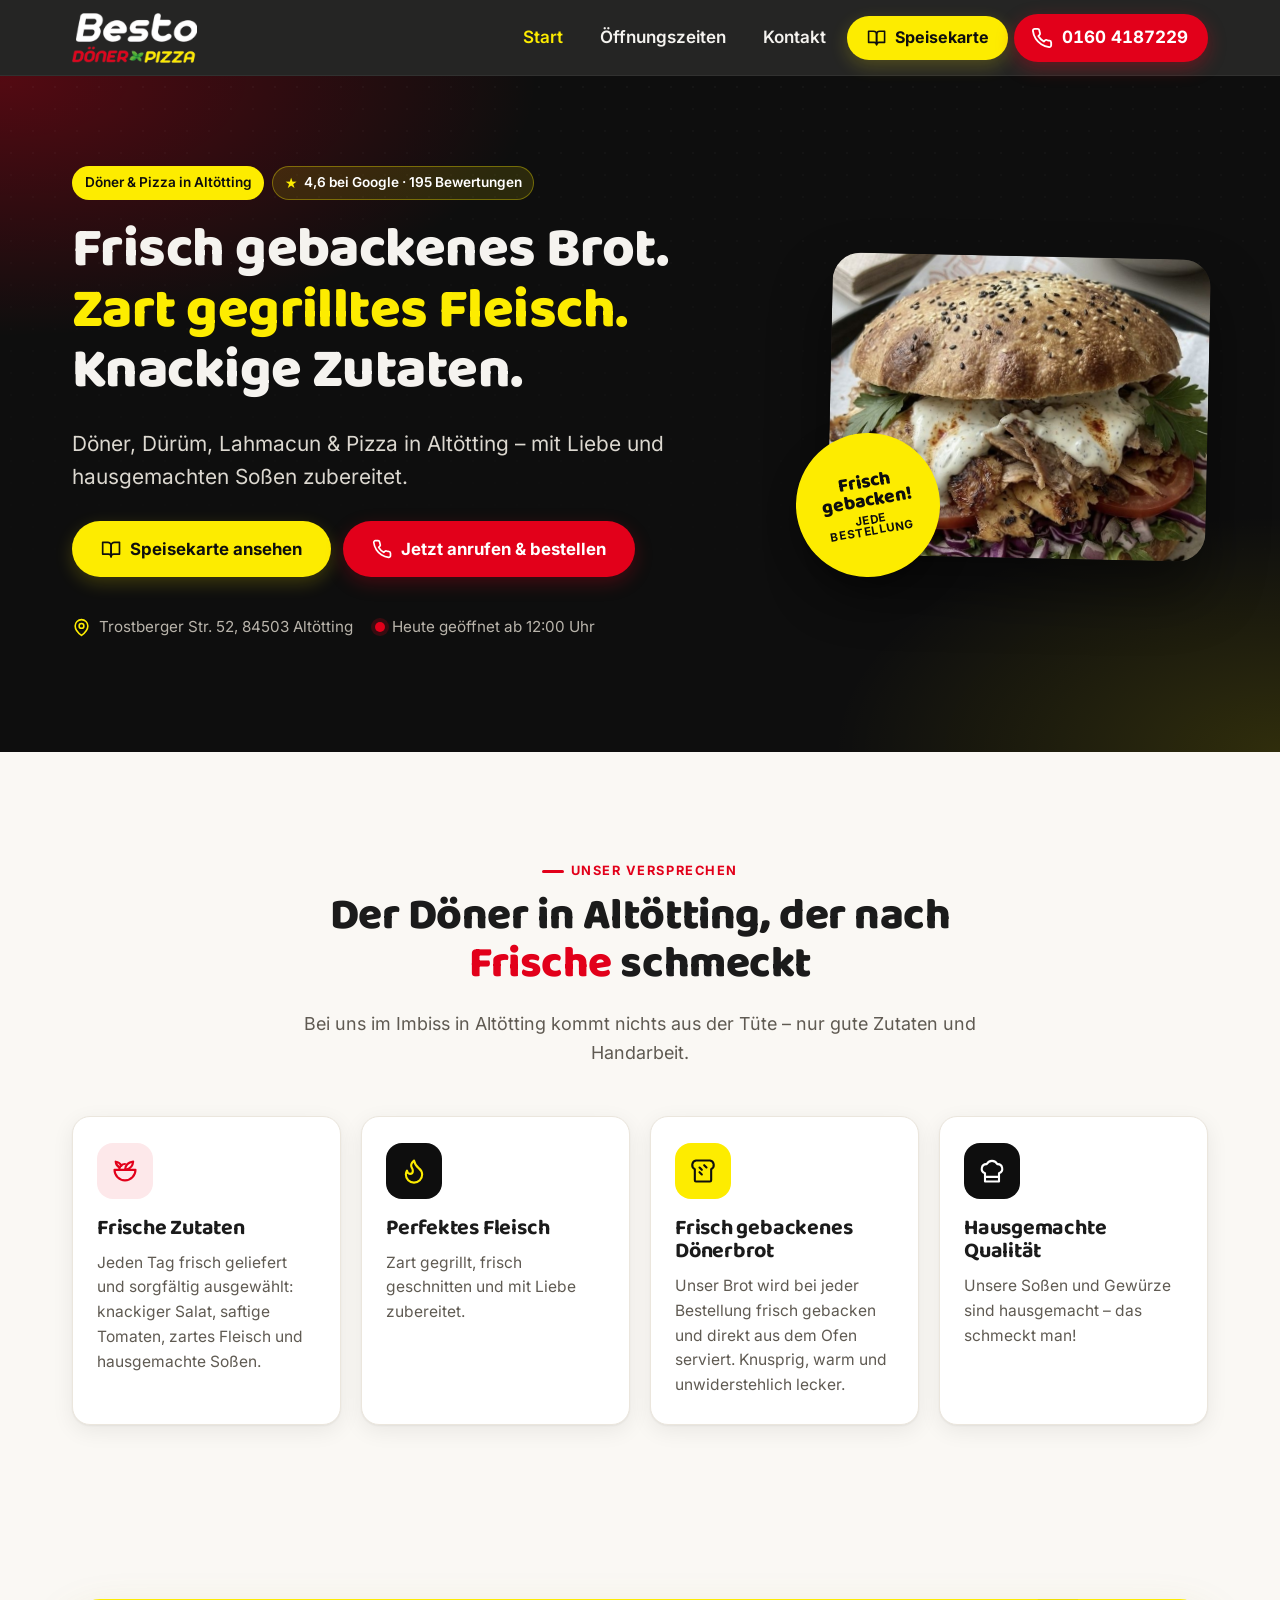
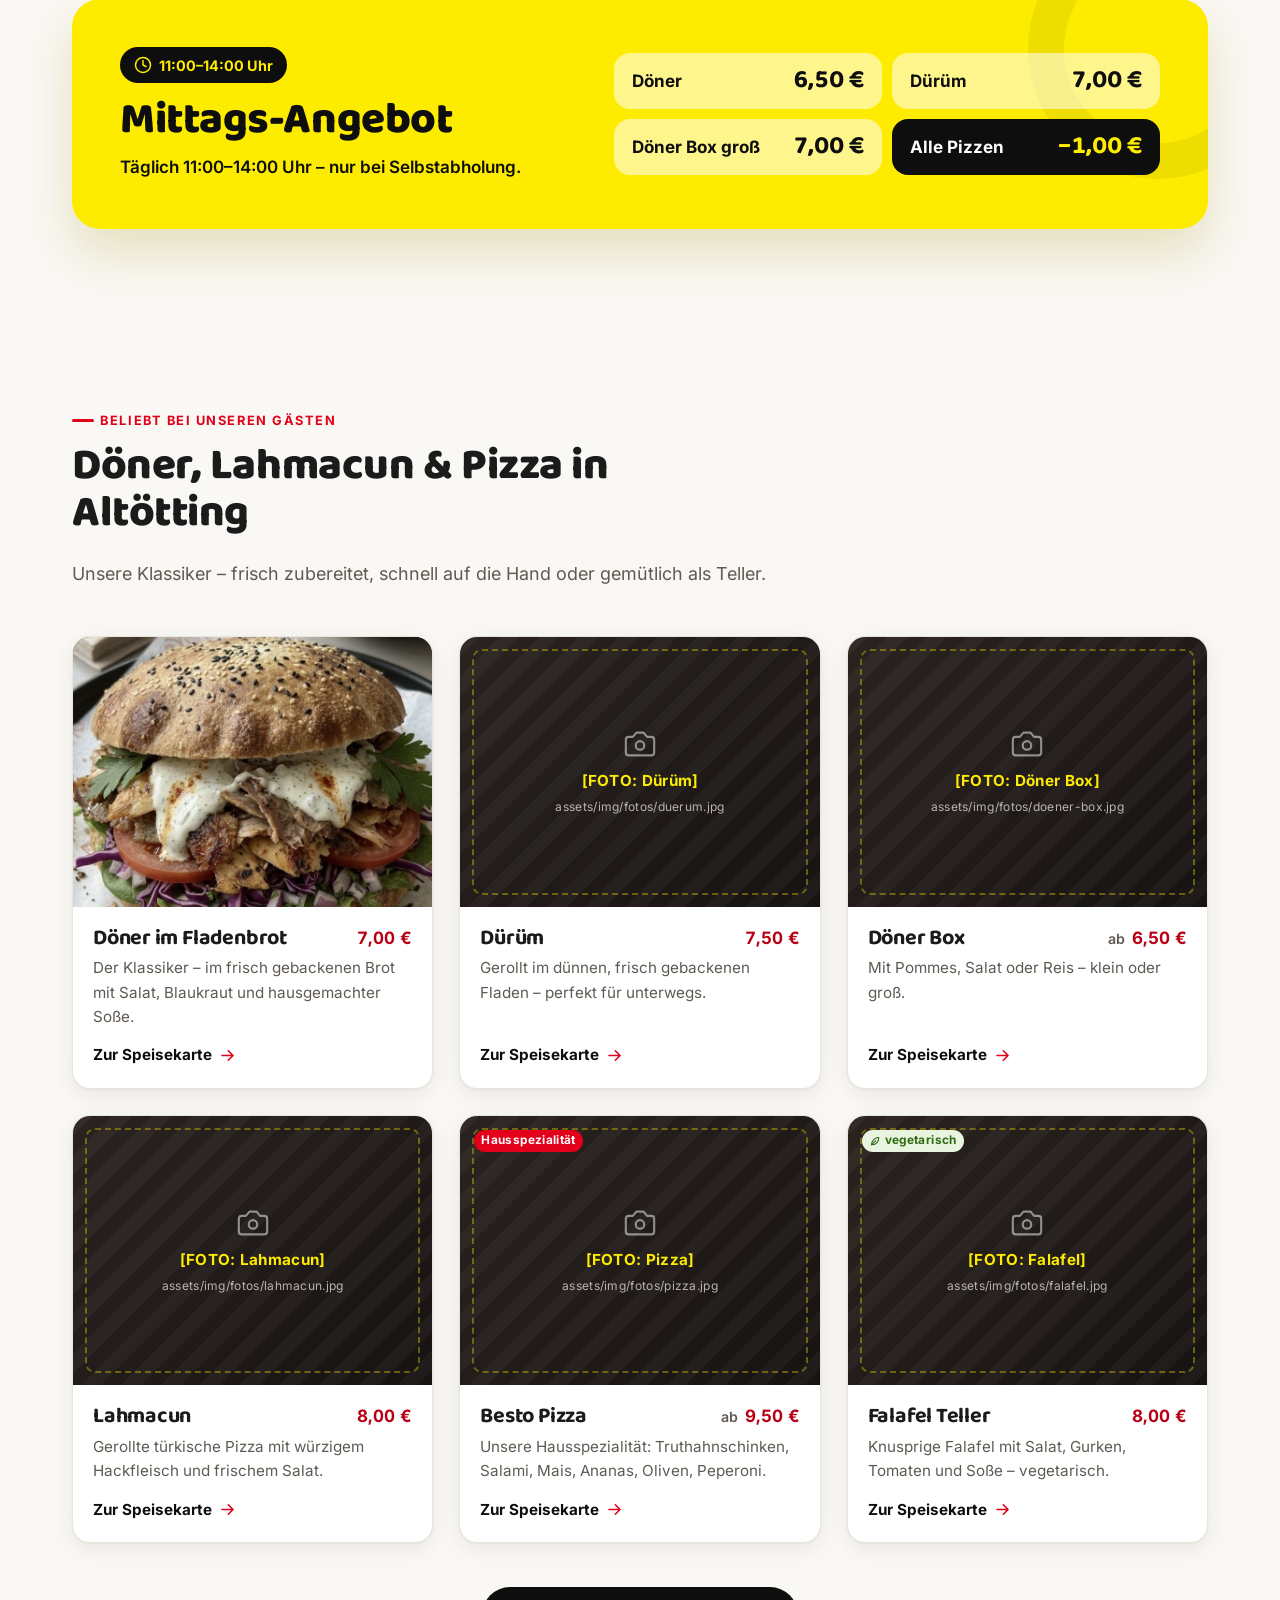
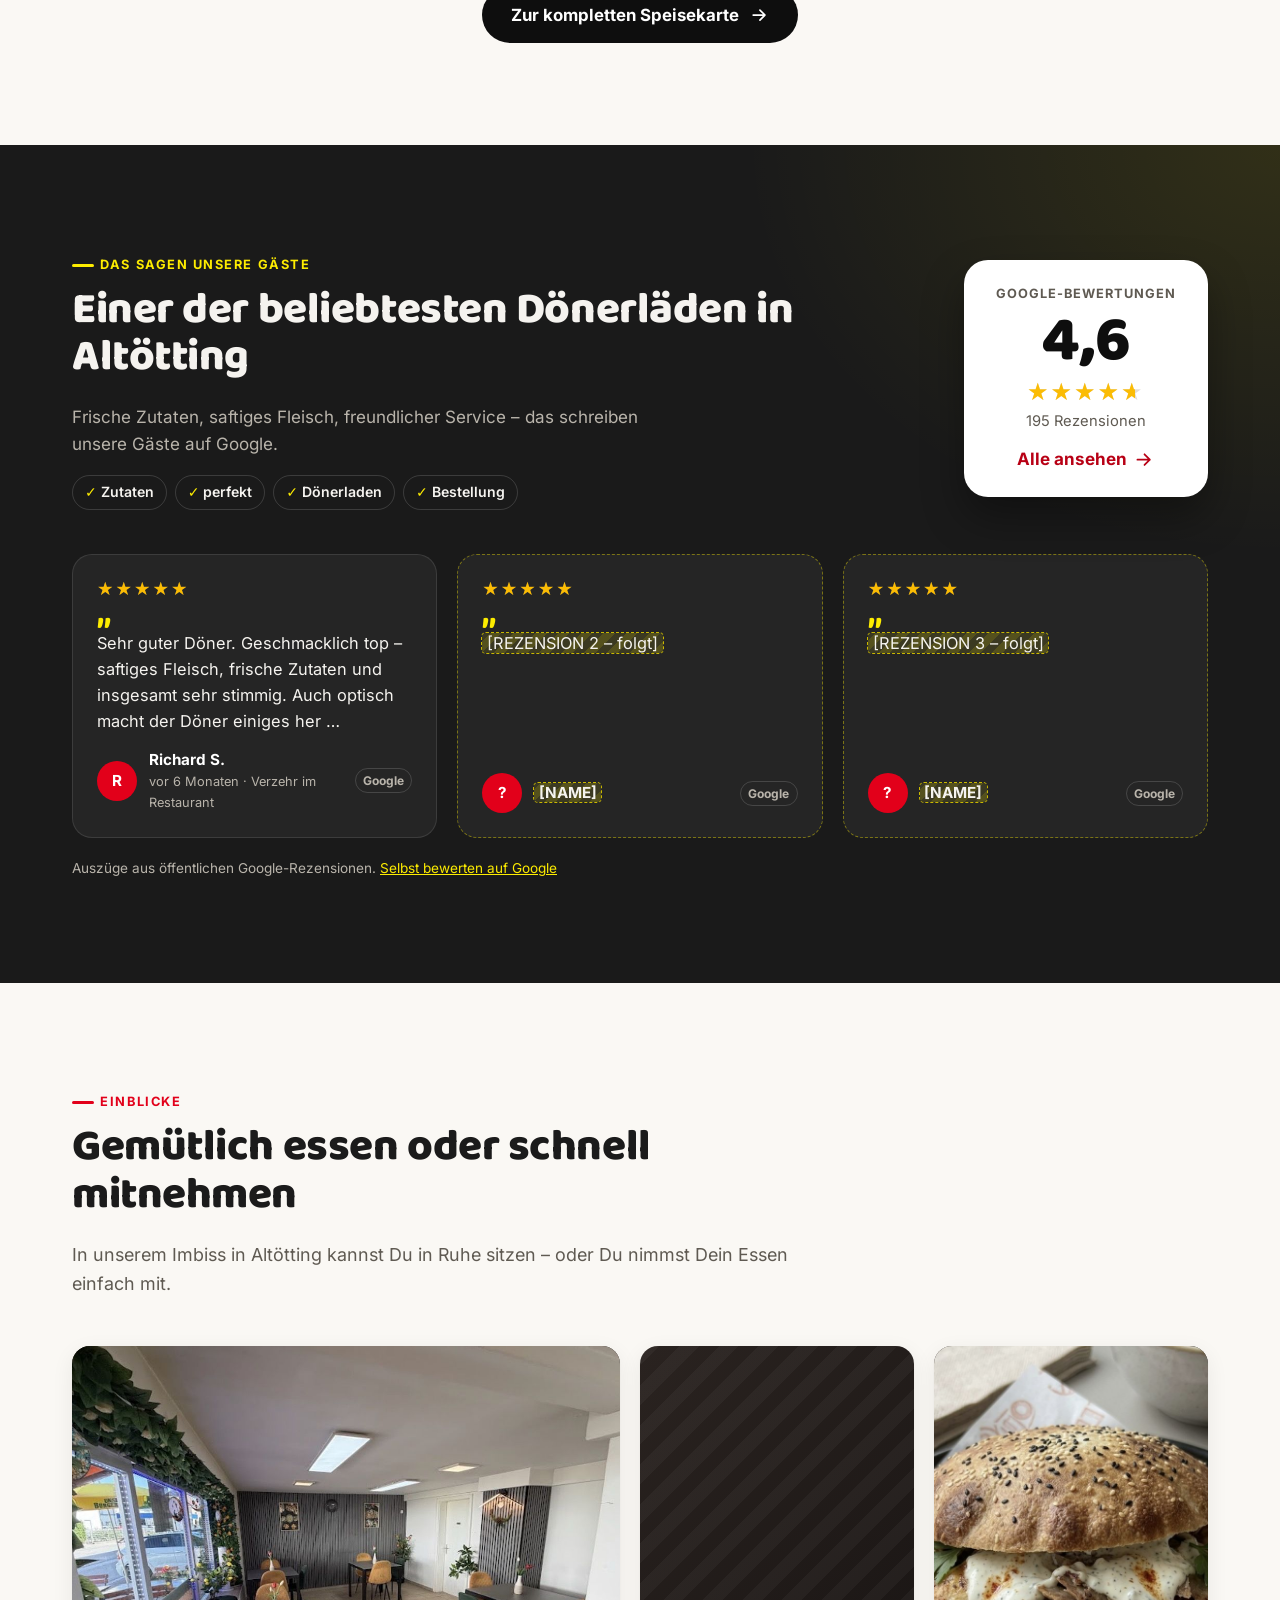
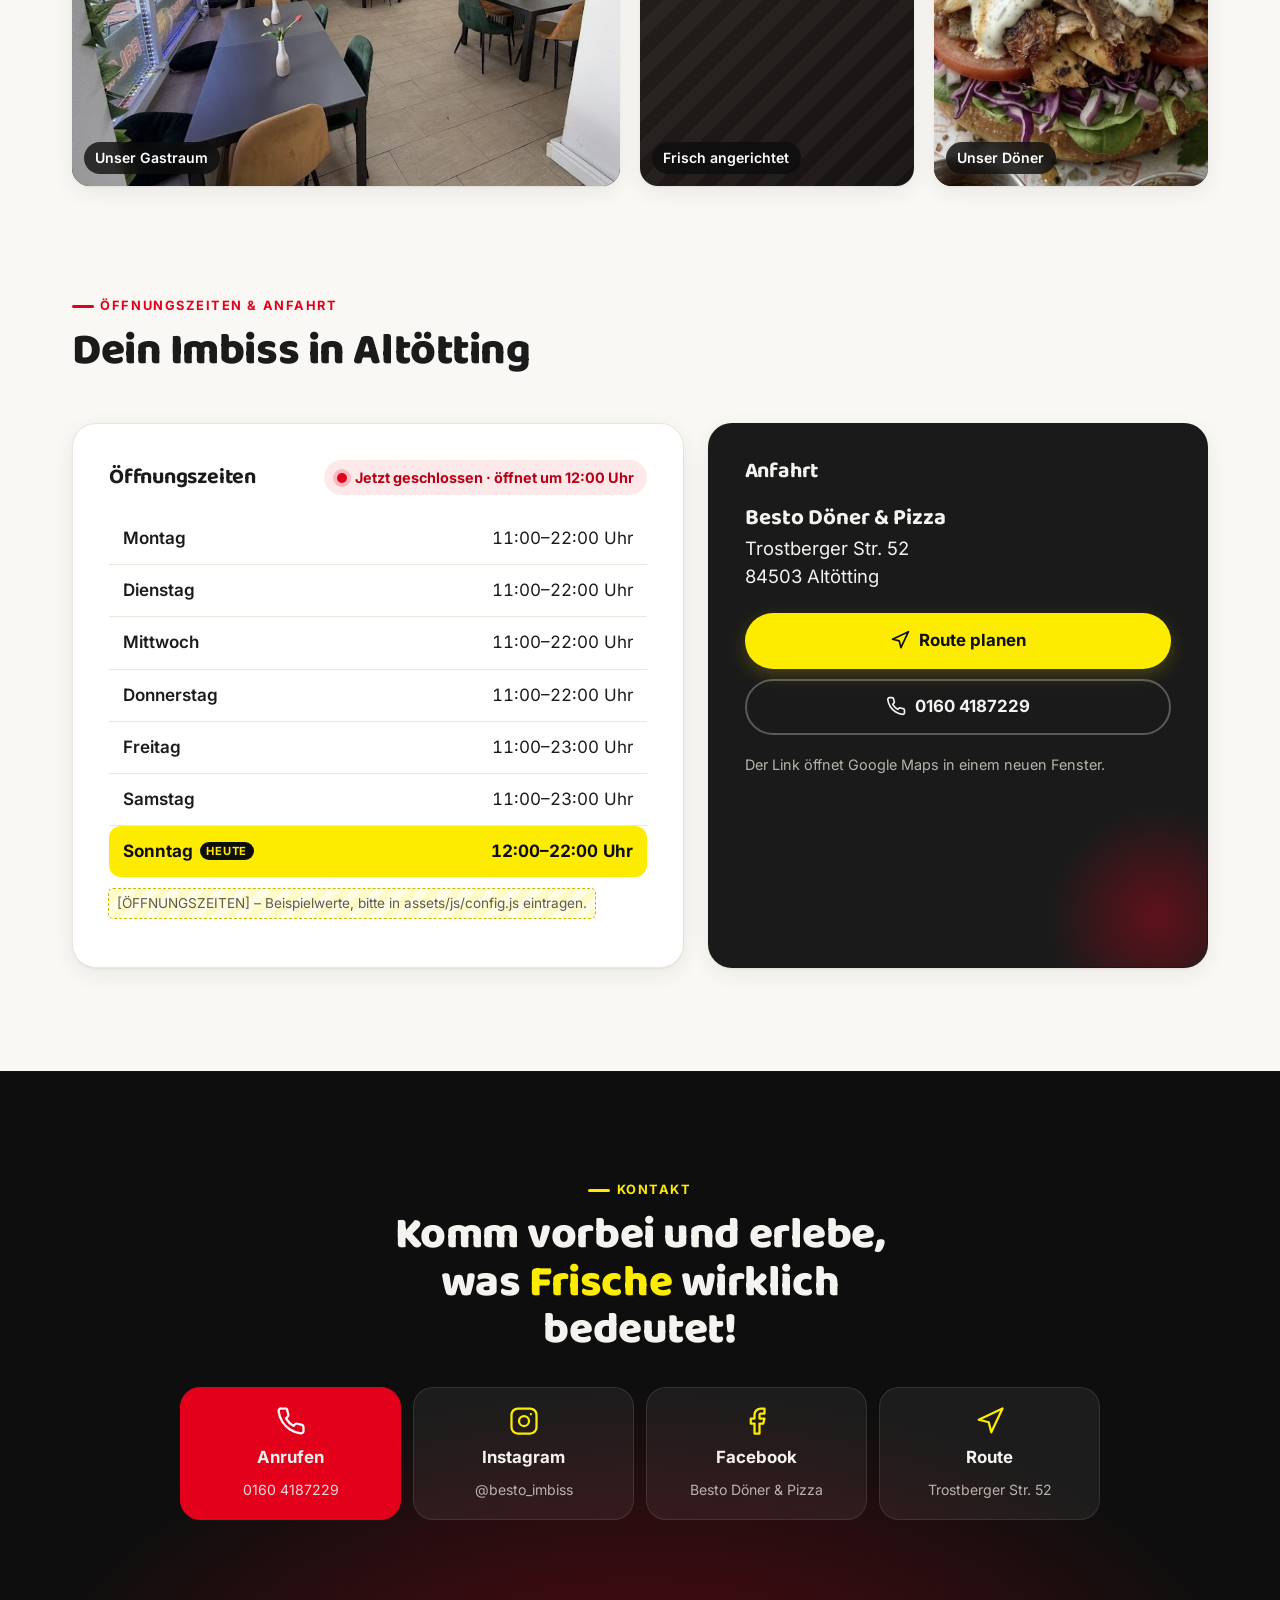
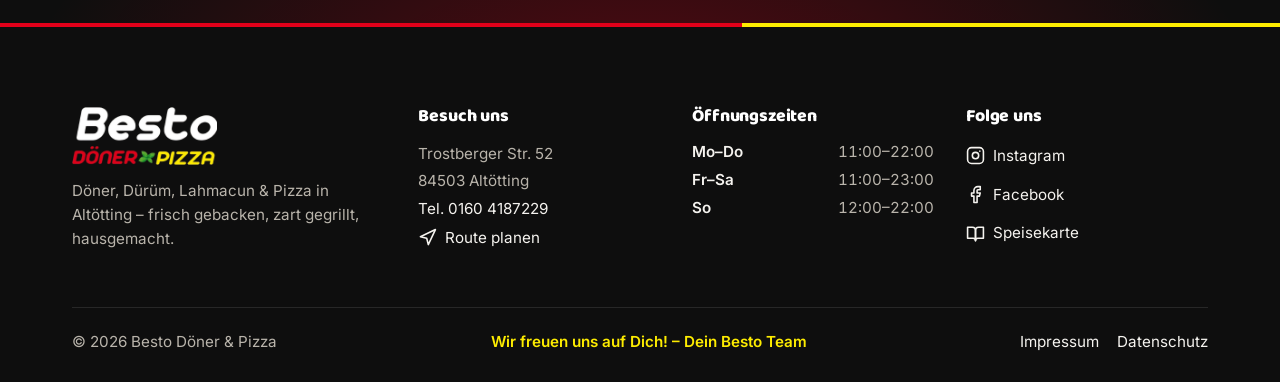
==== commit 41030554: "Fotos, Google-Bewertungen und Filter ohne JavaScript - Eigene Fotos (Döner, Gastraum, Teller) in Her" ====
--- a/index.html
+++ b/index.html
@@ -1,5 +1,5 @@
 <!doctype html>
-<html lang="de">
+<html lang="de" class="no-js">
 <head>
 <meta charset="utf-8">
 <meta name="viewport" content="width=device-width, initial-scale=1, viewport-fit=cover">
@@ -80,7 +80,7 @@
       <div>
         <div class="hero__kicker">
           <span class="pill pill--yellow">Döner &amp; Pizza in Altötting</span>
-          <span class="pill"><svg class="icon" viewBox="0 0 24 24" aria-hidden="true" focusable="false"><path d="M5 20V10.5A4 4 0 0 1 6 3h12a4 4 0 0 1 1 7.5V20a1 1 0 0 1-1 1H6a1 1 0 0 1-1-1Z"/><path d="m9 9 2 2m2-4 2 2m-6 4 2 2"/></svg>Brot frisch aus dem Ofen</span>
+          <a class="pill pill--rating" href="#bewertungen"><span class="pill__star" aria-hidden="true">★</span>4,6 bei Google · 195 Bewertungen</a>
         </div>
         <h1 id="hero-title">
           <span class="line">Frisch gebackenes Brot.</span>
@@ -98,7 +98,7 @@
         </ul>
       </div>
       <div class="hero__visual">
-        <figure class="ph" data-foto="doener.jpg" data-alt="Döner im frisch gebackenen Fladenbrot bei Besto in Altötting">
+        <figure class="ph has-photo" data-foto="doener.jpg"><img src="assets/img/fotos/doener.jpg" alt="Döner im frisch gebackenen Brot mit Fleisch, Tomaten, Blaukraut und hausgemachter Soße" decoding="async">
           <figcaption class="ph__label"><svg class="icon" viewBox="0 0 24 24" aria-hidden="true" focusable="false"><path d="M14.5 4h-5L7 7H4a2 2 0 0 0-2 2v9a2 2 0 0 0 2 2h16a2 2 0 0 0 2-2V9a2 2 0 0 0-2-2h-3Z"/><circle cx="12" cy="13" r="3"/></svg>[FOTO: Döner]<small>assets/img/fotos/doener.jpg</small></figcaption>
         </figure>
         <div class="sticker" aria-hidden="true"><div>Frisch<br>gebacken!<small>jede Bestellung</small></div></div>
@@ -164,7 +164,7 @@
       <div class="dishes-hl">
         <a class="hl-card reveal" style="--d:0s" href="speisekarte.html#g-1">
           <div class="hl-card__media">
-            <figure class="ph" data-foto="doener.jpg" data-alt="Döner im Fladenbrot bei Besto Döner &amp; Pizza in Altötting">
+            <figure class="ph has-photo" data-foto="doener.jpg"><img src="assets/img/fotos/doener.jpg" alt="Döner im Fladenbrot bei Besto Döner &amp; Pizza in Altötting" loading="lazy" decoding="async">
               <figcaption class="ph__label"><svg class="icon" viewBox="0 0 24 24" aria-hidden="true" focusable="false"><path d="M14.5 4h-5L7 7H4a2 2 0 0 0-2 2v9a2 2 0 0 0 2 2h16a2 2 0 0 0 2-2V9a2 2 0 0 0-2-2h-3Z"/><circle cx="12" cy="13" r="3"/></svg>[FOTO: Döner]<small>assets/img/fotos/doener.jpg</small></figcaption>
             </figure>
           </div>
@@ -237,6 +237,82 @@
       </div>
       <div class="center-cta reveal">
         <a class="btn btn--dark btn--lg" href="speisekarte.html">Zur kompletten Speisekarte <svg class="icon" viewBox="0 0 24 24" aria-hidden="true" focusable="false"><path d="M5 12h14M13 6l6 6-6 6"/></svg></a>
+      </div>
+    </div>
+  </section>
+
+  <!-- ========== BEWERTUNGEN ========== -->
+  <section class="section reviews dark" id="bewertungen" aria-labelledby="rev-title">
+    <div class="container">
+      <div class="reviews__head">
+        <div class="reveal">
+          <span class="eyebrow">Das sagen unsere Gäste</span>
+          <h2 id="rev-title">Einer der beliebtesten Dönerläden in Altötting</h2>
+          <p>Frische Zutaten, saftiges Fleisch, freundlicher Service – das schreiben unsere Gäste auf Google.</p>
+          <ul class="reviews__tags" aria-label="Häufig erwähnt"><li>Zutaten</li><li>perfekt</li><li>Dönerladen</li><li>Bestellung</li></ul>
+        </div>
+        <a class="rating-card reveal" href="https://www.google.com/maps/search/?api=1&amp;query=Besto+D%C3%B6ner+%26+Pizza+Trostberger+Str.+52+Alt%C3%B6tting" target="_blank" rel="noopener" style="--d:.1s">
+          <span class="rating-card__label">Google-Bewertungen</span>
+          <span class="rating-card__value">4,6</span>
+          <span class="stars" role="img" aria-label="4,6 von 5 Sternen"><span class="stars__bg" aria-hidden="true">★★★★★</span><span class="stars__fg" aria-hidden="true" style="width:92%">★★★★★</span></span>
+          <span class="rating-card__count">195 Rezensionen</span>
+          <span class="rating-card__more">Alle ansehen <svg class="icon" viewBox="0 0 24 24" aria-hidden="true" focusable="false"><path d="M5 12h14M13 6l6 6-6 6"/></svg></span>
+        </a>
+      </div>
+      <div class="reviews__grid">
+        <figure class="review reveal" style="--d:0s">
+          <span class="stars" role="img" aria-label="5 von 5 Sternen"><span class="stars__bg" aria-hidden="true">★★★★★</span><span class="stars__fg" aria-hidden="true" style="width:100%">★★★★★</span></span>
+          <blockquote>Sehr guter Döner. Geschmacklich top – saftiges Fleisch, frische Zutaten und insgesamt sehr stimmig. Auch optisch macht der Döner einiges her …</blockquote>
+          <figcaption>
+            <span class="review__avatar" aria-hidden="true">R</span>
+            <span><strong>Richard S.</strong><small>vor 6 Monaten · Verzehr im Restaurant</small></span>
+            <span class="review__src">Google</span>
+          </figcaption>
+        </figure>
+        <figure class="review reveal review--placeholder" style="--d:0.08s">
+          <span class="stars" role="img" aria-label="5 von 5 Sternen"><span class="stars__bg" aria-hidden="true">★★★★★</span><span class="stars__fg" aria-hidden="true" style="width:100%">★★★★★</span></span>
+          <blockquote><span class="placeholder">[REZENSION 2 – folgt]</span></blockquote>
+          <figcaption>
+            <span class="review__avatar" aria-hidden="true">?</span>
+            <span><strong><span class="placeholder">[NAME]</span></strong></span>
+            <span class="review__src">Google</span>
+          </figcaption>
+        </figure>
+        <figure class="review reveal review--placeholder" style="--d:0.16s">
+          <span class="stars" role="img" aria-label="5 von 5 Sternen"><span class="stars__bg" aria-hidden="true">★★★★★</span><span class="stars__fg" aria-hidden="true" style="width:100%">★★★★★</span></span>
+          <blockquote><span class="placeholder">[REZENSION 3 – folgt]</span></blockquote>
+          <figcaption>
+            <span class="review__avatar" aria-hidden="true">?</span>
+            <span><strong><span class="placeholder">[NAME]</span></strong></span>
+            <span class="review__src">Google</span>
+          </figcaption>
+        </figure>
+      </div>
+      <p class="reviews__note">Auszüge aus öffentlichen Google-Rezensionen. <a href="https://www.google.com/maps/search/?api=1&amp;query=Besto+D%C3%B6ner+%26+Pizza+Trostberger+Str.+52+Alt%C3%B6tting" target="_blank" rel="noopener">Selbst bewerten auf Google</a></p>
+    </div>
+  </section>
+
+  <!-- ========== EINBLICKE ========== -->
+  <section class="section" id="einblicke" aria-labelledby="gal-title">
+    <div class="container">
+      <div class="section-head reveal">
+        <span class="eyebrow">Einblicke</span>
+        <h2 id="gal-title">Gemütlich essen oder schnell mitnehmen</h2>
+        <p>In unserem Imbiss in Altötting kannst Du in Ruhe sitzen – oder Du nimmst Dein Essen einfach mit.</p>
+      </div>
+      <div class="gallery">
+        <figure class="gallery__item gallery__item--wide reveal">
+          <div class="ph has-photo" data-foto="innenraum.jpg"><img src="assets/img/fotos/innenraum.jpg" alt="Gastraum von Besto Döner &amp; Pizza in Altötting mit Tischen und Pflanzen" loading="lazy" decoding="async"></div>
+          <figcaption>Unser Gastraum</figcaption>
+        </figure>
+        <figure class="gallery__item reveal" style="--d:.08s">
+          <div class="ph has-photo" data-foto="teller.jpg"><img src="assets/img/fotos/teller.jpg" alt="Knuspriger Teller mit Pommes, Krautsalat und Knoblauchsoße" loading="lazy" decoding="async"></div>
+          <figcaption>Frisch angerichtet</figcaption>
+        </figure>
+        <figure class="gallery__item reveal" style="--d:.16s">
+          <div class="ph has-photo" data-foto="doener.jpg"><img src="assets/img/fotos/doener.jpg" alt="Döner mit Sesambrot, Fleisch und hausgemachter Soße" loading="lazy" decoding="async"></div>
+          <figcaption>Unser Döner</figcaption>
+        </figure>
       </div>
     </div>
   </section>
--- a/assets/css/style.css
+++ b/assets/css/style.css
@@ -64,6 +64,7 @@
 a { color: inherit; }
 button, input { font: inherit; color: inherit; }
 .sr-only { position: absolute !important; width: 1px; height: 1px; padding: 0; margin: -1px; overflow: hidden; clip: rect(0 0 0 0); white-space: nowrap; border: 0; }
+[hidden] { display: none !important; }
 .container { width: 100%; max-width: var(--maxw); margin-inline: auto; padding-inline: var(--gutter); }
 .icon { width: 1.25em; height: 1.25em; flex: none; fill: none; stroke: currentColor; stroke-width: 2; stroke-linecap: round; stroke-linejoin: round; }
 :focus-visible { outline: 3px solid var(--yellow); outline-offset: 3px; border-radius: 6px; }
@@ -433,7 +434,25 @@
 .chip:hover { border-color: var(--red); color: var(--red-dark); }
 .chip[aria-current="true"], .chip[aria-pressed="true"] { background: var(--red); border-color: var(--red); color: #fff; }
 .chip .icon { width: 1.05em; height: 1.05em; }
-.chip--veg[aria-pressed="true"] { background: var(--green-dark); border-color: var(--green-dark); }
+.filter-input:checked + .chip { background: var(--red); border-color: var(--red); color: #fff; }
+.filter-input:checked + .chip--veg { background: var(--green-dark); border-color: var(--green-dark); }
+.filter-input:focus-visible + .chip { outline: 3px solid var(--red); outline-offset: 2px; }
+
+/* Typ-Filter – reines CSS (funktioniert auch, wenn JavaScript blockiert ist).
+   :has() für moderne Browser, [data-filter] als Fallback (per JS gesetzt). */
+.menu-layout:has(#f-veg:checked) .dish:not([data-typ="veg"]),
+.menu-layout:has(#f-fleisch:checked) .dish:not([data-typ="fleisch"]),
+.menu-layout:has(#f-fisch:checked) .dish:not([data-typ="fisch"]),
+.menu-layout:has(#f-veg:checked) :is(.menu-cat, [data-nav]):not([data-has~="veg"]),
+.menu-layout:has(#f-fleisch:checked) :is(.menu-cat, [data-nav]):not([data-has~="fleisch"]),
+.menu-layout:has(#f-fisch:checked) :is(.menu-cat, [data-nav]):not([data-has~="fisch"]),
+.menu-layout[data-filter="veg"] .dish:not([data-typ="veg"]),
+.menu-layout[data-filter="fleisch"] .dish:not([data-typ="fleisch"]),
+.menu-layout[data-filter="fisch"] .dish:not([data-typ="fisch"]),
+.menu-layout[data-filter="veg"] :is(.menu-cat, [data-nav]):not([data-has~="veg"]),
+.menu-layout[data-filter="fleisch"] :is(.menu-cat, [data-nav]):not([data-has~="fleisch"]),
+.menu-layout[data-filter="fisch"] :is(.menu-cat, [data-nav]):not([data-has~="fisch"]) { display: none; }
+.no-js .js-only, .no-js .search { display: none; }
 
 @media (min-width: 1024px) {
   .menu-nav-wrap { position: sticky; top: calc(var(--header-h) + 24px); margin: 0; background: none; border: 0; -webkit-backdrop-filter: none; backdrop-filter: none; }
@@ -581,3 +600,57 @@
 }
 .print-logo { display: none; }
 .pt-0 { padding-top: 0; }
+
+/* ---------- Bewertungen ---------- */
+.pill--rating { text-decoration: none; background: rgba(253, 236, 0, .12); border-color: rgba(253, 236, 0, .35); color: #fff; min-height: 32px; transition: background-color .2s; }
+.pill--rating:hover { background: rgba(253, 236, 0, .22); }
+.pill__star { color: var(--yellow); font-size: 1.05em; line-height: 1; }
+.stars { position: relative; display: inline-block; font-size: 1.15rem; line-height: 1; letter-spacing: 2px; white-space: nowrap; }
+.stars__bg { color: rgba(255, 255, 255, .2); }
+.stars__fg { position: absolute; left: 0; top: 0; overflow: hidden; color: #fbbc04; }
+.reviews { background: radial-gradient(60% 70% at 100% 0%, rgba(253, 236, 0, .1), transparent 70%), var(--anthracite); }
+.reviews__head { display: grid; gap: 28px; align-items: center; margin-bottom: clamp(28px, 4vw, 44px); }
+@media (min-width: 900px) { .reviews__head { grid-template-columns: 1fr auto; gap: 48px; } }
+.reviews__head p { color: var(--on-dark-muted); max-width: 36em; }
+.reviews__tags { list-style: none; display: flex; flex-wrap: wrap; gap: 8px; margin: 0; padding: 0; }
+.reviews__tags li { padding: .35em .85em; border-radius: 999px; border: 1px solid rgba(255, 255, 255, .15); font-size: .88rem; font-weight: 600; }
+.reviews__tags li::before { content: "✓ "; color: var(--yellow); }
+.rating-card {
+  display: grid; justify-items: center; gap: 6px; text-align: center; text-decoration: none; color: var(--ink);
+  background: #fff; border-radius: 24px; padding: 24px 32px; min-width: 240px; box-shadow: 0 20px 40px rgba(0, 0, 0, .35);
+  transition: transform .25s var(--ease);
+}
+.rating-card:hover { transform: translateY(-4px); }
+.rating-card__label { font-size: .8rem; font-weight: 700; letter-spacing: .08em; text-transform: uppercase; color: var(--muted); }
+.rating-card__value { font-family: var(--font-head); font-weight: 800; font-size: 4rem; line-height: 1; }
+.rating-card .stars { font-size: 1.5rem; }
+.rating-card .stars__bg { color: #e2ddd4; }
+.rating-card__count { color: var(--muted); font-size: .92rem; }
+.rating-card__more { display: inline-flex; align-items: center; gap: .35em; font-weight: 700; color: var(--red-dark); margin-top: 6px; }
+.reviews__grid { display: grid; gap: 16px; grid-template-columns: 1fr; }
+@media (min-width: 768px) { .reviews__grid { grid-template-columns: repeat(3, 1fr); gap: 20px; } }
+.review { margin: 0; display: flex; flex-direction: column; gap: 14px; background: rgba(255, 255, 255, .05); border: 1px solid rgba(255, 255, 255, .1); border-radius: 20px; padding: 24px; }
+.review blockquote { margin: 0; flex: 1; font-size: 1.02rem; line-height: 1.6; color: var(--on-dark); }
+.review blockquote::before { content: "„"; font-family: var(--font-head); font-size: 2.6rem; line-height: 0; color: var(--yellow); display: block; height: .45em; }
+.review figcaption { display: flex; align-items: center; gap: 12px; font-size: .95rem; }
+.review figcaption strong { display: block; color: #fff; }
+.review figcaption small { display: block; color: var(--on-dark-muted); font-size: .8rem; }
+.review__avatar { width: 40px; height: 40px; flex: none; border-radius: 50%; display: grid; place-items: center; background: var(--red); color: #fff; font-weight: 700; }
+.review__src { margin-left: auto; font-size: .75rem; font-weight: 700; color: var(--on-dark-muted); border: 1px solid rgba(255, 255, 255, .15); border-radius: 999px; padding: .15em .6em; }
+.review--placeholder { border-style: dashed; border-color: rgba(253, 236, 0, .4); }
+.reviews__note { margin: 20px 0 0; font-size: .85rem; color: var(--on-dark-muted); }
+.reviews__note a { color: var(--yellow); }
+
+/* ---------- Galerie ---------- */
+.gallery { display: grid; gap: 14px; grid-template-columns: 1fr 1fr; }
+.gallery__item { margin: 0; position: relative; border-radius: var(--radius); overflow: hidden; box-shadow: var(--shadow); }
+.gallery__item--wide { grid-column: 1 / -1; }
+.gallery__item .ph { aspect-ratio: 3 / 4; border-radius: 0; }
+.gallery__item--wide .ph { aspect-ratio: 16 / 10; }
+.gallery__item figcaption { position: absolute; left: 12px; bottom: 12px; background: rgba(14, 14, 14, .78); color: #fff; font-weight: 600; font-size: .88rem; padding: .35em .8em; border-radius: 999px; -webkit-backdrop-filter: blur(6px); backdrop-filter: blur(6px); }
+@media (min-width: 900px) {
+  .gallery { grid-template-columns: 2fr 1fr 1fr; gap: 20px; }
+  .gallery__item--wide { grid-column: auto; }
+  .gallery__item .ph, .gallery__item--wide .ph { aspect-ratio: auto; height: 440px; }
+}
+.hero__visual .ph img { object-position: center 45%; }
